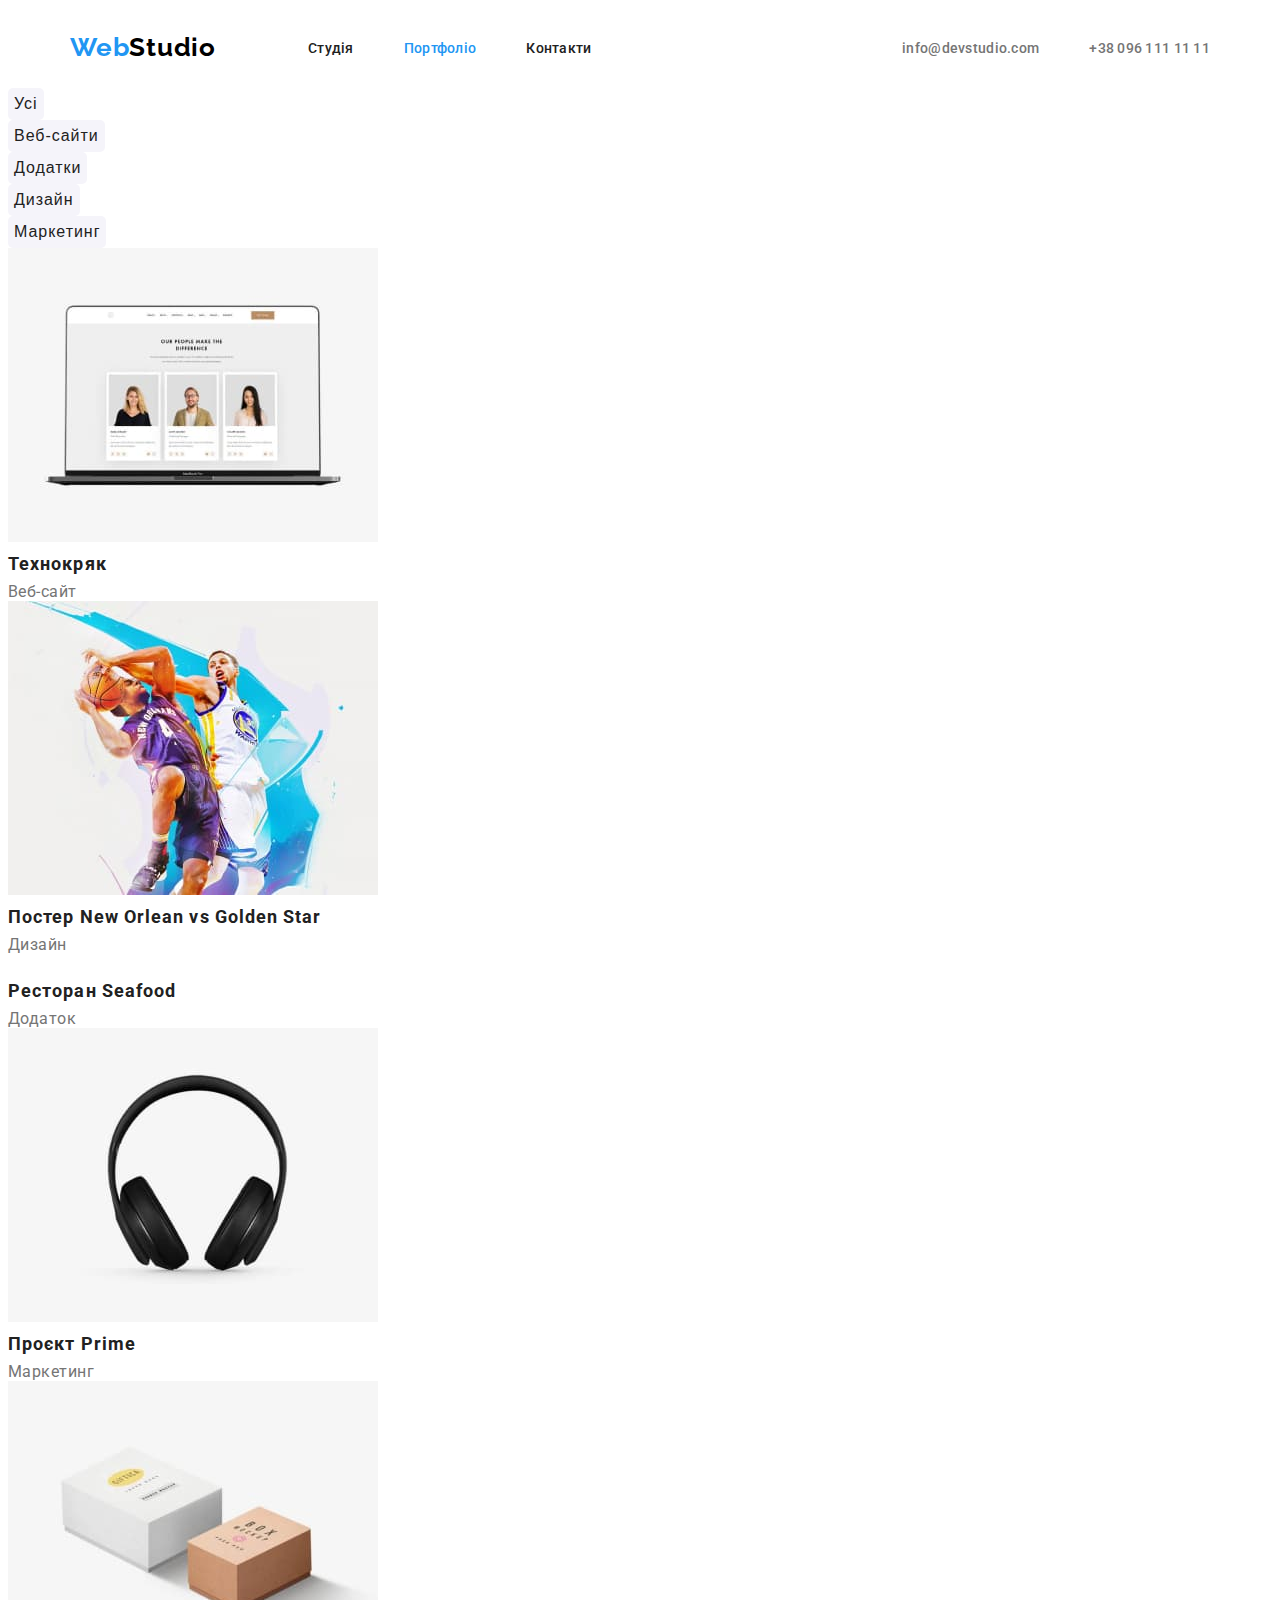
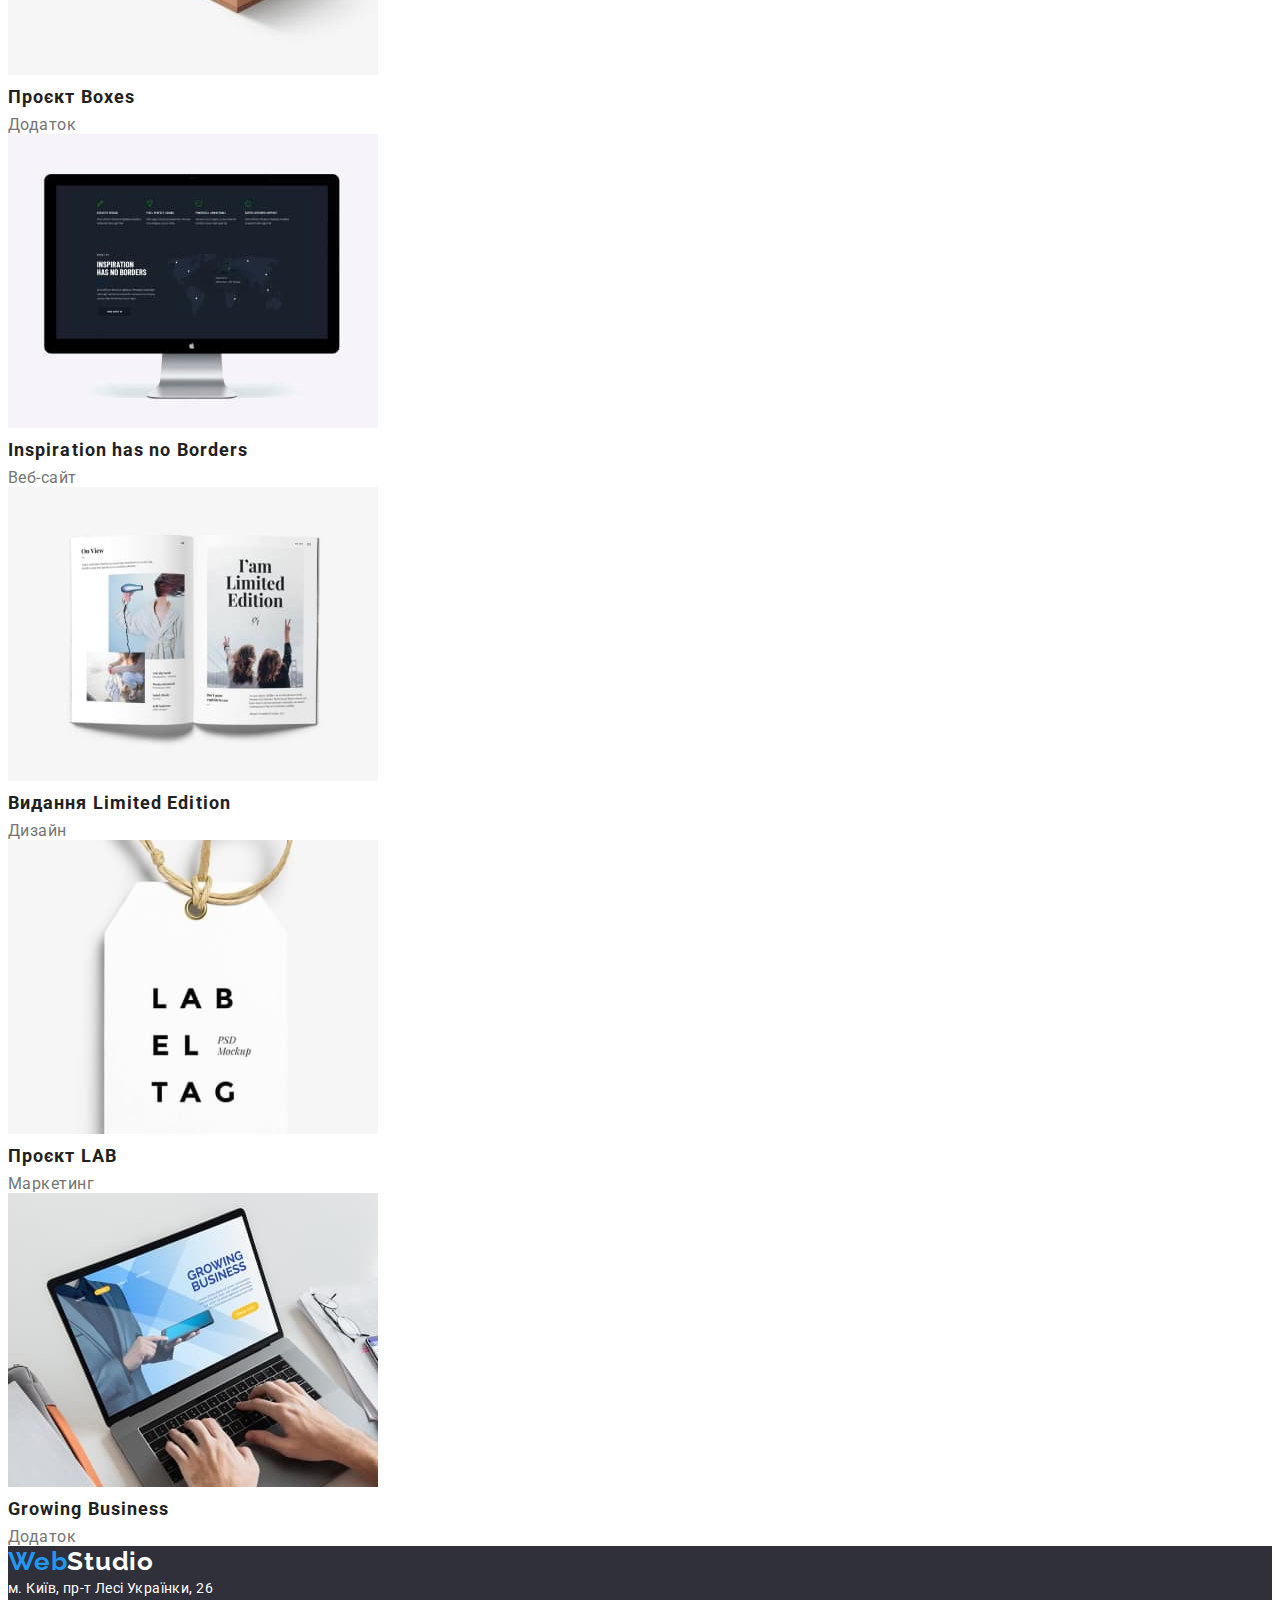
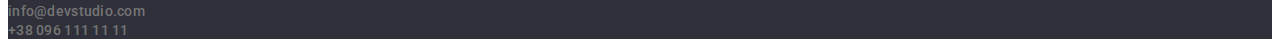
==== portfolio.html @ 74e746f1 "оформления index.html" ====
<!DOCTYPE html>
<html lang="en">
<head>
    <meta charset="UTF-8">
    <meta http-equiv="X-UA-Compatible" content="IE=edge">
    <meta name="viewport" content="width=device-width, initial-scale=1.0">
    <link rel="stylesheet" href="./style/style.css">
    <link rel="preconnect" href="https://fonts.googleapis.com">
    <link rel="preconnect" href="https://fonts.gstatic.com" crossorigin>
    <link href="https://fonts.googleapis.com/css2?family=Raleway:wght@700&family=Roboto:wght@400;500;700;900&display=swap"
        rel="stylesheet">
    <title>Document</title>
</head>
<body class="portfolio body">
<header class="header">
    <div class="container header-container">
        <!--Navigation-->

        <a href="" class="header-logo"><span class="header-logo-web">Web</span>Studio</a>
        <nav class="header-navigation">

            <ul class="header-nav">
                <li><a href="./index.html" class="header-nav-li">Студія</a></li>
                <li><a href="./portfolio.html" class="header-nav-li header-nav-li-ac">Портфоліо</a></li>
                <li><a href="" class="header-nav-li">Контакти</a></li>
            </ul>

        </nav>

        <ul class="header-nav-contact header-nav">
            <li class=""><a href="mailto:info@devstudio.com" class="header-nav-contact">info@devstudio.com</a></li>
            <li class=""><a href="tel:+380961111111" class="header-nav-contact">+38 096 111 11 11</a></li>
        </ul>
    </div>
</header>
<!--Main-->
    <main>
      <section>
        <h1 class="title-none">Portfolio</h1>
        <ul class="portfolio-list">
            <li><button type="button" class="button-portfolio">Усі</button></li>
            <li><button type="button" class="button-portfolio">Веб-сайти</button></li>
            <li><button type="button" class="button-portfolio">Додатки</button></li>
            <li><button type="button" class="button-portfolio">Дизайн</button></li>
            <li><button type="button" class="button-portfolio">Маркетинг</button></li>
        </ul>
        <ul class="portfolio-list">
            <li class="portfolio-list-li">
                <img alt="" src="./img/partfolio-project1.jpg" winght="370">
                <h3 class="portfolio-list-title">Технокряк</h3>
                <p class="portfolio-list-p">Веб-сайт</p>
            </li>
            <li class="portfolio-list-li">
                <img alt="" src="./img/partfolio-project2.jpg" winght="370">
                <h3 class="portfolio-list-title">Постер New Orlean vs Golden Star</h3>
                <p class="portfolio-list-p">Дизайн</p>
            </li>
            <li class="portfolio-list-li">
                <img alt="" src="./img/portfolio-project3.jpg" winght="370">
                <h3 class="portfolio-list-title">Ресторан Seafood</h3>
                <p class="portfolio-list-p">Додаток</p>
            </li>
            <li class="portfolio-list-li">
                <img alt="" src="./img/partfolio-project4.jpg" winght="370">
                <h3 class="portfolio-list-title">Проєкт Prime</h3>
                <p class="portfolio-list-p">Маркетинг</p>
            </li>
            <li class="portfolio-list-li">
                <img alt="" src="./img/partfolio-project5.jpg" winght="370">
                <h3 class="portfolio-list-title">Проєкт Boxes</h3>
                <p class="portfolio-list-p">Додаток</p>
            </li>
            <li>
                <img alt="" src="./img/partfolio-project6.jpg" winght="370">
                <h3 class="portfolio-list-title">Inspiration has no Borders</h3>
                <p class="portfolio-list-p">Веб-сайт</p>
            </li>
            <li class="portfolio-list-li">
                <img alt="" src="./img/partfolio-project7.jpg" winght="370">
                <h3 class="portfolio-list-title">Видання Limited Edition</h3>
                <p class="portfolio-list-p">Дизайн</p>
            </li>
            <li class="portfolio-list-li">
                <img alt="" src="./img/partfolio-project8.jpg" winght="370">
                <h3 class="portfolio-list-title">Проєкт LAB</h3>
                <p class="portfolio-list-p">Маркетинг</p>
            </li>
            <li class="portfolio-list-li">
                <img alt="" src="./img/partfolio-project9.jpg" winght="370">
                <h3 class="portfolio-list-title">Growing Business</h3>
                <p class="portfolio-list-p">Додаток</p>
            </li>
        </ul>
      </section>
    </main>
<footer class="footer">
    <a href="" class="footer-logo"><span class="header-logo-web">Web</span>Studio</a>
    <address>
        <ul class="footer-addres">
            <li><a class="footer-addres-map"
                    href="https://www.google.com/search?q=%D0%BC.+%D0%9A%D0%B8%D1%97%D0%B2%2C+%D0%BF%D1%80-%D1%82+%D0%9B%D0%B5%D1%81%D1%96+%D0%A3%D0%BA%D1%80%D0%B0%D1%97%D0%BD%D0%BA%D0%B8%2C+26&rlz=1C1GCEA_enUA944UA944&oq=%D0%BC.+%D0%9A%D0%B8%D1%97%D0%B2%2C+%D0%BF%D1%80-%D1%82+%D0%9B%D0%B5%D1%81%D1%96+%D0%A3%D0%BA%D1%80%D0%B0%D1%97%D0%BD%D0%BA%D0%B8%2C+26&aqs=chrome..69i57j0i512j0i22i30l2.1827j0j7&sourceid=chrome&ie=UTF-8"
                    rel="noreferrer noopener" target="_blank">м. Київ, пр-т Лесі Українки, 26</a></li>
            <li><a href="mailto:info@devstudio.com" class="footer-nav-contact">info@devstudio.com</a></li>
            <li><a href="tel:+380961111111" class="footer-nav-contact">+38 096 111 11 11</a></li>
        </ul>
    </address>
</footer>
</body>
</html>
---- style/style.css ----
/*
основной цвет: #000000
цвет акцента: #2196F3
вторичный цвет: #757575

*/
:root{
    --accent-color: #2196F3;
    --title-text-color: #000000;
    --title-N2-text-color: #757575;
    --basic-title-color: #ffffff;
    --hero-footer-color: #2F303A;
    --title-N3-text-color: #212121;
    --backroun-color:#F5F4FA;
}

*,
::before,
::after {
    box-sizing: border-box;
}

h1,
h2,
h3,
h4,
h5,
h6,
p {
  margin: 0;
}

ul{
    list-style: none;
    margin: 0;
    padding: 0;
}

address{
    list-style: none;
}


/* --------------index.html--------------------*/
.body {
  color: var(--title-text-color);
  font-family: 'Roboto';
  font-style: normal;
  color: var(--title-N3-text-color);
}


/*--------------header-----------*/

.header{
    color: var(--title-text-color);
    padding-top: 24px;
    padding-bottom: 25px;
}

.container{
    width: 1170px;
    margin: 0 auto;
    margin-left: auto;
    margin-right: auto;
}

.header-container{
    display: flex;
    align-items: center;
    padding-left: 15px;
    padding-right: 15px;
}


.header-logo{
   font-family: 'Raleway';
   font-style: normal;
   font-weight: 700;
   font-size: 26px;
   line-height: 1.1923;
   letter-spacing: 0.03em;
   text-decoration: none;
   color: var(--title-text-color);
   margin-right: 92px;
}

.header-logo:focus,
.header-logo:hover {
    color: var(--accent-color);
}

.header-logo-web{
    color: var(--accent-color);
}

.header-nav{
    text-decoration: none;
    list-style-type: none;
    display: flex;
    gap: 50px;
}

.header-navigation{
    margin-right: auto;
}

.header-nav-li{
    font-weight: 500;
    font-size: 14px;
    line-height: 1.1428;
    letter-spacing: 0.02em;
    text-decoration: none;
    list-style-type:none;
    color: var(--title-N3-text-color);
}

.header-nav-li:hover,
.header-nav-li:focus{
    color: var(--accent-color);
}

.header-nav-li-ac{
    color: var(--accent-color);
}

.header-nav-contact{
  color: var(--title-N2-text-color);
  text-decoration: none;
  list-style-type: none;
  font-weight: 500;
  font-size: 14px;
  line-height: 1.1428;
  letter-spacing: 0.02em; 
  gap: 50px; 
}

.header-nav-contact:focus,
.header-nav-contact:hover{
    color: var(--accent-color);
}


/*-----------Main---------*/

/*------------hero--------*/

.hero{
    color: var(--basic-title-color);
    background-color: var(--hero-footer-color);
    margin-left: auto;
    margin-right: auto;
}


.hero-baner{
    width: 1170px;
    height: 600px;
    left: 0px;
    top: 80px;
    align-items:center;
}

.hero-h1{
    font-weight: 900;
    font-size: 44px;
    line-height: 60px;
    align-items: center;
    text-align: center;
    letter-spacing: 0.06em;
    text-transform: uppercase;
    padding-top:204px;
    margin-bottom: 30px;

}

.button{
    color: var(--basic-title-color);
    background-color: var(--accent-color);
    display: inline-block;
    border: transparent;
    cursor: pointer;
    font-weight: 700;
    font-size: 16px;
    line-height: 1.875;
    display: flex;
    align-items: center;
    text-align: center;
    letter-spacing: 0.06em;
    border-radius: 5px;
    padding: 10px 32px;
    margin-right: auto;
    margin-left: auto;
    margin-bottom: 204px;
}


/*---------------LIST-----------*/

.list-con{
    display: flex;
    align-items: center;
    gap: 30px;
    margin-right: auto;
    margin-left: auto;
}


.list-con-div{
   width: 1170px;
   height: 282px;
}

.list {
   text-decoration: none;
   list-style-type: none;
}

.list-title {
    font-weight: 700;
    font-size: 14px;
    line-height: 1.1428;
    letter-spacing: 0.03em;
    text-transform: uppercase;
}

.title-none {
    display: none;
}

.list-title-p {
    font-size: 14px;
    line-height: 1.7142;
    letter-spacing: 0.03em;
    color: var(--title-N2-text-color);
}


/*----------Work--------*/

.work{
    display: block;
    align-items: center;
    width: 1170px;
    margin-right: auto;
    margin-left:215px;
    height: 460px;
}


.work-title{
    font-weight: 700;
    font-size: 36px;
    line-height: 1.1666;
    text-align: center;
    letter-spacing: 0.03em;
    margin-right: auto;
    margin-left: auto;
    margin-bottom: 50px;
}

.work-list{
    text-decoration: none;
    list-style-type: none;
    color: var(--basic-title-color);
    display: flex;
    align-items: center;
    gap: 30px;
}


/*------------team---------*/

.team{
    background-color: var(--backroun-color);
}

.team-title{
    font-weight: 700;
    font-size: 36px;
    line-height: 1.1666;
    text-align: center;
    letter-spacing: 0.03em;
}

.team-list{
    text-decoration: none;
    list-style-type: none;
}

.team-list-li {
    background-color: var(--basic-title-color);
}


.taem-list-title {
    font-weight: 500;
    font-size: 16px;
    line-height: 19px;
    text-align: center;
    letter-spacing: 0.03em;
}


.team-list-p {
    font-size: 16px;
    line-height: 1.1875;
    text-align: center;
    letter-spacing: 0.03em;
    color: var(--title-N2-text-color);
    
}

.work-text{
    text-align: center;
    color: var(--title-N2-text-color);
}

/*-----------------footer-------------*/
.footer{
    background-color: var(--hero-footer-color);
}

.footer-addres{
    text-decoration: none;
    list-style-type: none;
}

.footer-addres-map{
    font-weight: 400;
    font-size: 14px;
    line-height: 1.7142;
    letter-spacing: 0.03em;
    text-decoration: none;
    color: var(--basic-title-color);
    font-style: normal;
}


.footer-addres-map:hover,
.footer-addres-map:focus{
    color: var(--accent-color);
}

.footer-nav-contact {
    color: var(--title-N2-text-color);
    text-decoration: none;
    list-style-type: none;
    font-weight: 500;
    font-size: 14px;
    line-height: 1.1428;
    letter-spacing: 0.02em;
    font-style: normal;
}

.footer-nav-contact:focus,
.footer-nav-contact:hover {
    color: var(--accent-color);
}

.footer-logo{
    color: var(--basic-title-color);
    font-family: 'Raleway';
    font-weight: 700;
    font-size: 26px;
    line-height: 1.1923;
    letter-spacing: 0.03em;
    text-decoration: none;
}

.footer-logo:focus,
.footer-logo:hover {
    color: var(--accent-color);
}



/*-----------------------------------*/
/*----------partfolio.html-----------*/
/*-----------------------------------*/

.title-none {
    display: none;
}

.portfolio-list{
    text-decoration: none;
    list-style-type: none;
}

.button-portfolio{
    
    color: var(--title-N3-text-color);
    background-color: var(--backroun-color);
    display: inline-block;
    border: transparent;
    cursor: pointer;
    font-weight: 500;
    font-size: 16px;
    line-height: 1.875;
    display: flex;
    align-items: center;
    text-align: center;
    letter-spacing: 0.06em;
    border-radius: 5px;
}

.button-portfolio:hover,
.button-portfolio:focus{
    filter: drop-shadow(0px 0px 4px #757575);
    color: var(--basic-title-color);
    background-color: var(--accent-color);
}

.portfolio{
    background-color: var(--basic-title-color);
}

.portfolio-list-li{
    background-color: #ffffff;
    /*border: 2px solid #ececec;*/
}

.portfolio-list-title{
    font-weight: 700;
    font-size: 18px;
    line-height: 2;
    letter-spacing: 0.06em;
}

.portfolio-list-p{
    line-height: 1.1875;
    letter-spacing: 0.03em;
    color: var(--title-N2-text-color);
}
/*
.line{
    border-bottom: 2px solid #ececec;
}
*/
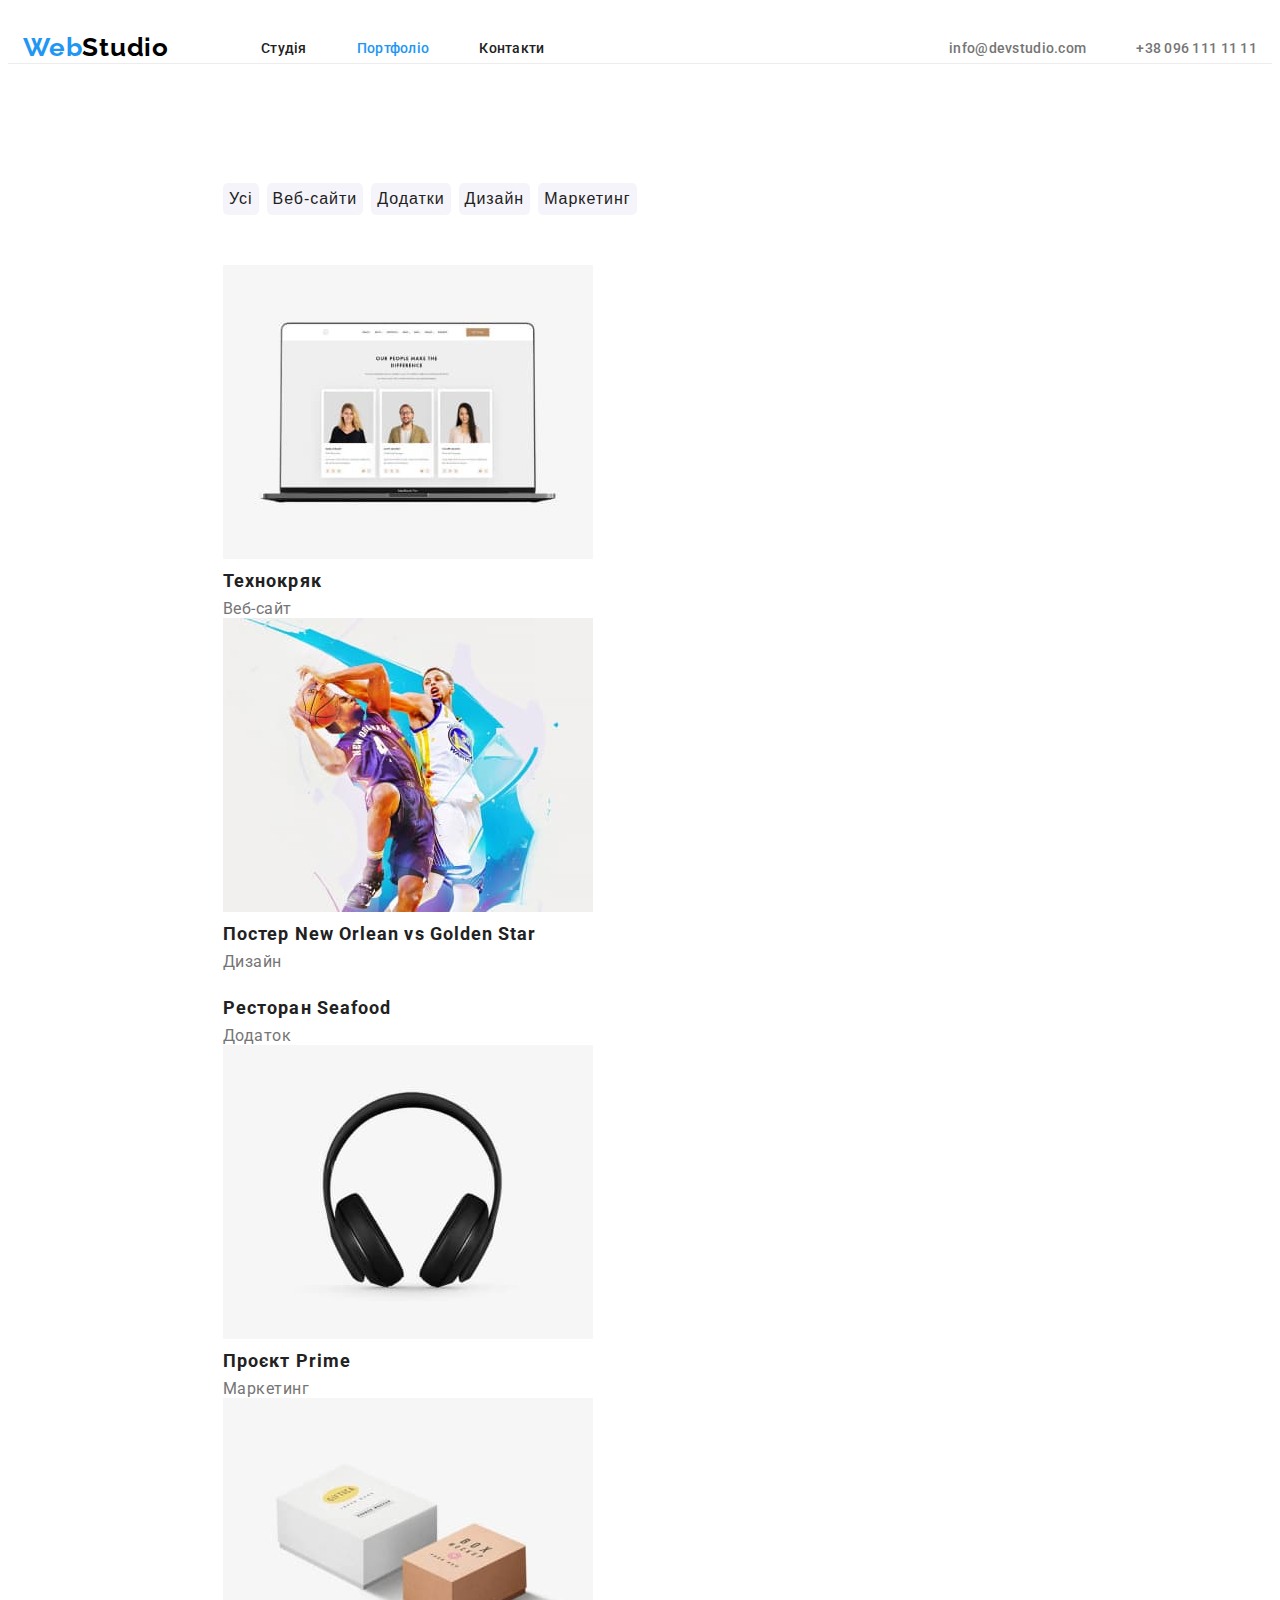
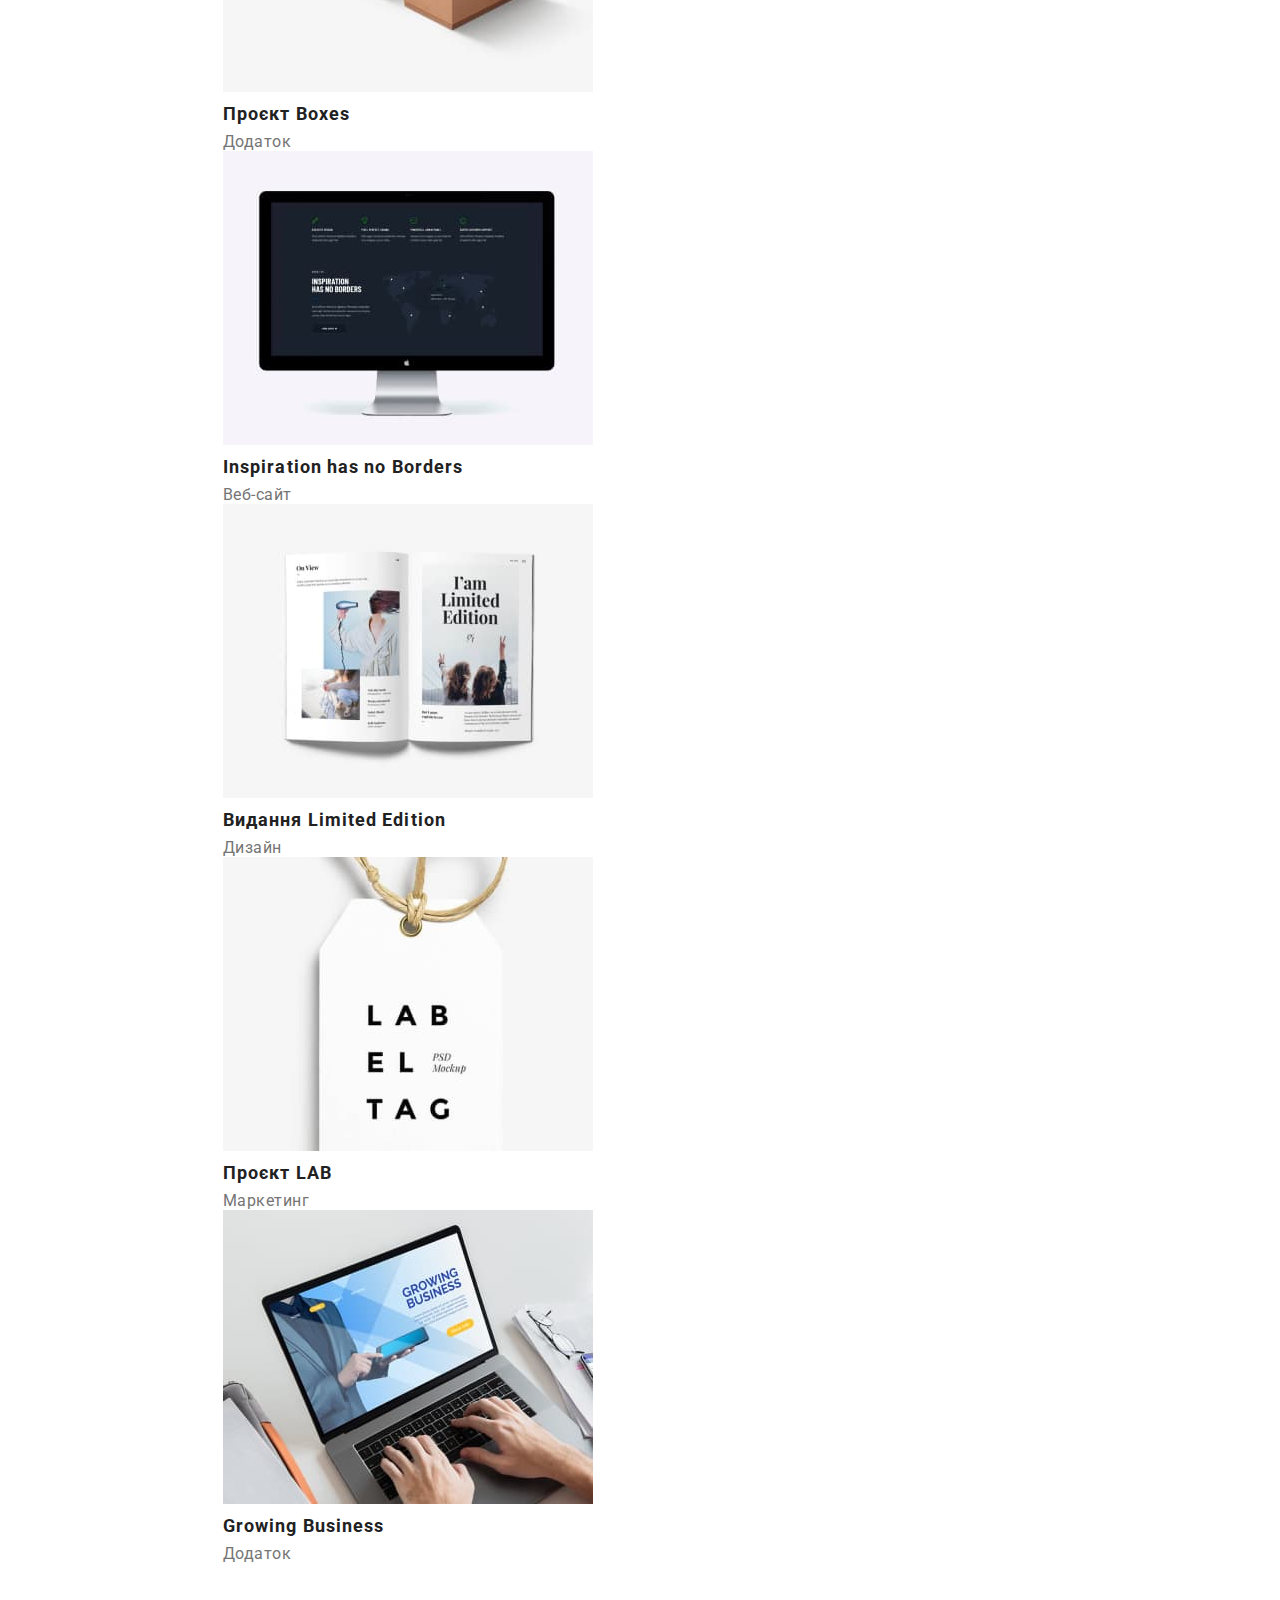
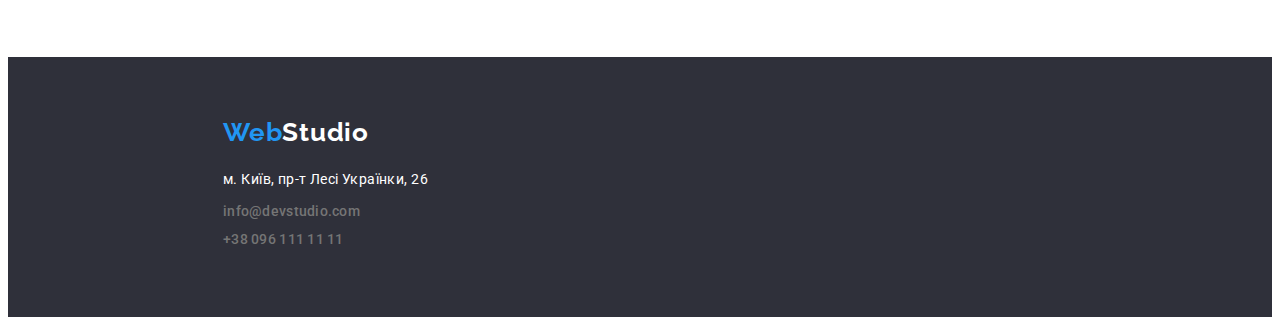
==== commit 06d666d5: "comit home work pottfolio" ====
--- a/portfolio.html
+++ b/portfolio.html
@@ -13,7 +13,7 @@
 </head>
 <body class="portfolio body">
 <header class="header">
-    <div class="container header-container">
+    <div class="container header-container header-container-port">
         <!--Navigation-->
 
         <a href="" class="header-logo"><span class="header-logo-web">Web</span>Studio</a>
@@ -35,20 +35,24 @@
 </header>
 <!--Main-->
     <main>
-      <section>
+      <section class="container">
+        <div class="port-con-main">
         <h1 class="title-none">Portfolio</h1>
-        <ul class="portfolio-list">
+        <ul class="portfolio-list port-con-btn">
             <li><button type="button" class="button-portfolio">Усі</button></li>
             <li><button type="button" class="button-portfolio">Веб-сайти</button></li>
             <li><button type="button" class="button-portfolio">Додатки</button></li>
             <li><button type="button" class="button-portfolio">Дизайн</button></li>
             <li><button type="button" class="button-portfolio">Маркетинг</button></li>
         </ul>
+
         <ul class="portfolio-list">
             <li class="portfolio-list-li">
                 <img alt="" src="./img/partfolio-project1.jpg" winght="370">
+                  <div class="port-ul-text">
                 <h3 class="portfolio-list-title">Технокряк</h3>
                 <p class="portfolio-list-p">Веб-сайт</p>
+                  </div>
             </li>
             <li class="portfolio-list-li">
                 <img alt="" src="./img/partfolio-project2.jpg" winght="370">
@@ -91,19 +95,20 @@
                 <p class="portfolio-list-p">Додаток</p>
             </li>
         </ul>
-      </section>
+      </div>
+    </section>
     </main>
-<footer class="footer">
-    <a href="" class="footer-logo"><span class="header-logo-web">Web</span>Studio</a>
-    <address>
-        <ul class="footer-addres">
-            <li><a class="footer-addres-map"
-                    href="https://www.google.com/search?q=%D0%BC.+%D0%9A%D0%B8%D1%97%D0%B2%2C+%D0%BF%D1%80-%D1%82+%D0%9B%D0%B5%D1%81%D1%96+%D0%A3%D0%BA%D1%80%D0%B0%D1%97%D0%BD%D0%BA%D0%B8%2C+26&rlz=1C1GCEA_enUA944UA944&oq=%D0%BC.+%D0%9A%D0%B8%D1%97%D0%B2%2C+%D0%BF%D1%80-%D1%82+%D0%9B%D0%B5%D1%81%D1%96+%D0%A3%D0%BA%D1%80%D0%B0%D1%97%D0%BD%D0%BA%D0%B8%2C+26&aqs=chrome..69i57j0i512j0i22i30l2.1827j0j7&sourceid=chrome&ie=UTF-8"
-                    rel="noreferrer noopener" target="_blank">м. Київ, пр-т Лесі Українки, 26</a></li>
-            <li><a href="mailto:info@devstudio.com" class="footer-nav-contact">info@devstudio.com</a></li>
-            <li><a href="tel:+380961111111" class="footer-nav-contact">+38 096 111 11 11</a></li>
-        </ul>
-    </address>
-</footer>
+    <footer class="footer">
+        <div class="foot-con container">
+          <a href="" class="footer-logo"><span class="header-logo-web">Web</span>Studio</a>
+          <address class="footer-adres">
+          <ul class="footer-addres">
+              <li class="foot-con-li"><a class="footer-addres-map" href="https://www.google.com/search?q=%D0%BC.+%D0%9A%D0%B8%D1%97%D0%B2%2C+%D0%BF%D1%80-%D1%82+%D0%9B%D0%B5%D1%81%D1%96+%D0%A3%D0%BA%D1%80%D0%B0%D1%97%D0%BD%D0%BA%D0%B8%2C+26&rlz=1C1GCEA_enUA944UA944&oq=%D0%BC.+%D0%9A%D0%B8%D1%97%D0%B2%2C+%D0%BF%D1%80-%D1%82+%D0%9B%D0%B5%D1%81%D1%96+%D0%A3%D0%BA%D1%80%D0%B0%D1%97%D0%BD%D0%BA%D0%B8%2C+26&aqs=chrome..69i57j0i512j0i22i30l2.1827j0j7&sourceid=chrome&ie=UTF-8" rel="noreferrer noopener"  target="_blank">м. Київ, пр-т Лесі Українки, 26</a></li>
+              <li class="foot-con-li"><a href="mailto:info@devstudio.com" class="footer-nav-contact">info@devstudio.com</a></li>
+              <li class="foot-con-li"><a href="tel:+380961111111" class="footer-nav-contact">+38 096 111 11 11</a></li>
+          </ul>
+          </address>
+        </div>
+      </footer>
 </body>
 </html>--- a/style/style.css
+++ b/style/style.css
@@ -59,7 +59,6 @@
 }
 
 .container{
-    width: 1170px;
     margin: 0 auto;
     margin-left: auto;
     margin-right: auto;
@@ -154,7 +153,6 @@
 
 
 .hero-baner{
-    width: 1170px;
     height: 600px;
     left: 0px;
     top: 80px;
@@ -207,7 +205,6 @@
 
 
 .list-con-div{
-   width: 1170px;
    height: 282px;
 }
 
@@ -241,9 +238,8 @@
 .work{
     display: block;
     align-items: center;
-    width: 1170px;
-    margin-right: auto;
-    margin-left:215px;
+    margin-right: auto;
+    margin-left:auto;
     height: 460px;
 }
 
@@ -252,11 +248,9 @@
     font-weight: 700;
     font-size: 36px;
     line-height: 1.1666;
-    text-align: center;
-    letter-spacing: 0.03em;
-    margin-right: auto;
-    margin-left: auto;
+    letter-spacing: 0.03em;
     margin-bottom: 50px;
+    text-align: center;
 }
 
 .work-list{
@@ -264,12 +258,40 @@
     list-style-type: none;
     color: var(--basic-title-color);
     display: flex;
-    align-items: center;
+    align-content: center;
     gap: 30px;
+    margin-right: auto;
+    margin-left: auto;
 }
 
 
 /*------------team---------*/
+
+
+.team-con-ul{
+    display: flex;
+    gap: 30px;
+    margin-right:auto ;
+    margin-left:  auto;
+    margin-top: 50px;
+    padding-bottom: 94px;
+}
+
+
+.team-con{
+    width: 270px;
+    height: 368px;
+    background-color: var(--basic-title-color);
+    
+}
+
+.team-con-text{
+    gap: 10px;
+    padding-top: 30px;
+    padding-bottom: 30px;
+    
+}
+
 
 .team{
     background-color: var(--backroun-color);
@@ -281,6 +303,8 @@
     line-height: 1.1666;
     text-align: center;
     letter-spacing: 0.03em;
+    padding-top: 94px;
+    
 }
 
 .team-list{
@@ -288,10 +312,9 @@
     list-style-type: none;
 }
 
-.team-list-li {
-    background-color: var(--basic-title-color);
-}
-
+/*.team-list-li {
+   
+}*/
 
 .taem-list-title {
     font-weight: 500;
@@ -299,6 +322,7 @@
     line-height: 19px;
     text-align: center;
     letter-spacing: 0.03em;
+    margin-bottom: 10px;
 }
 
 
@@ -317,6 +341,12 @@
 }
 
 /*-----------------footer-------------*/
+
+.foot-con{
+    margin: 0 215px;
+    padding: 60px 0;
+}
+
 .footer{
     background-color: var(--hero-footer-color);
 }
@@ -351,6 +381,7 @@
     line-height: 1.1428;
     letter-spacing: 0.02em;
     font-style: normal;
+    
 }
 
 .footer-nav-contact:focus,
@@ -366,6 +397,7 @@
     line-height: 1.1923;
     letter-spacing: 0.03em;
     text-decoration: none;
+    margin-bottom: 20px;
 }
 
 .footer-logo:focus,
@@ -373,12 +405,24 @@
     color: var(--accent-color);
 }
 
-
+.footer-adres{
+    margin-top: 20px;
+}
+
+.foot-con-li{
+    margin-bottom: 9px;
+}
 
 /*-----------------------------------*/
 /*----------partfolio.html-----------*/
 /*-----------------------------------*/
 
+
+.header-container-port{
+    border-bottom: 1px solid #ECECEC;
+}
+
+
 .title-none {
     display: none;
 }
@@ -388,6 +432,24 @@
     list-style-type: none;
 }
 
+.port-con-main{
+    padding: 94px 215px;
+}
+
+.port-con-btn{
+    padding-bottom: 50px;
+    display: flex;
+    align-items: center;
+    margin-right: auto;
+    margin-left: auto;
+    gap: 8px;
+}
+
+.port-ul-text{
+    margin: auto;
+}
+
+/*--------------buttons-----------------*/
 .button-portfolio{
     
     color: var(--title-N3-text-color);
@@ -415,7 +477,7 @@
 .portfolio{
     background-color: var(--basic-title-color);
 }
-
+/*-------------------------list-----------------*/
 .portfolio-list-li{
     background-color: #ffffff;
     /*border: 2px solid #ececec;*/
@@ -433,8 +495,5 @@
     letter-spacing: 0.03em;
     color: var(--title-N2-text-color);
 }
-/*
-.line{
-    border-bottom: 2px solid #ececec;
-}
-*/
+
+
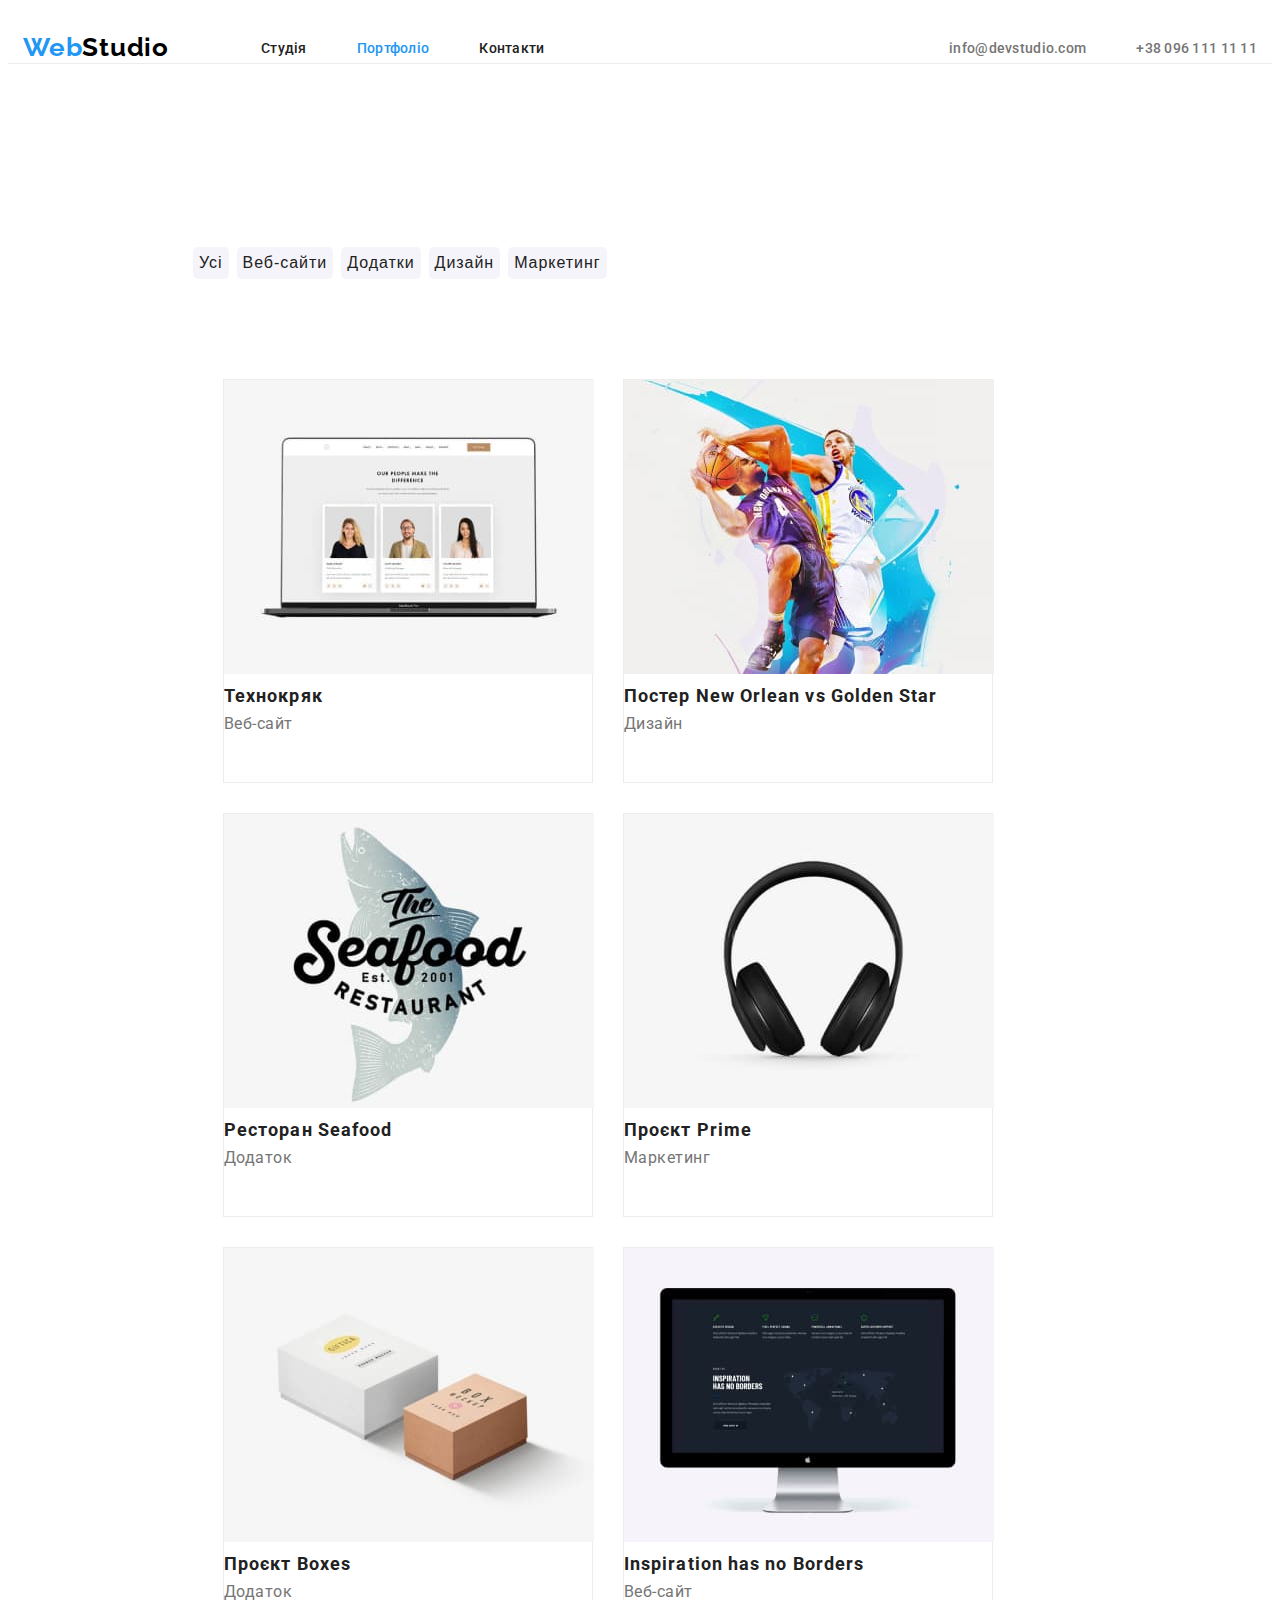
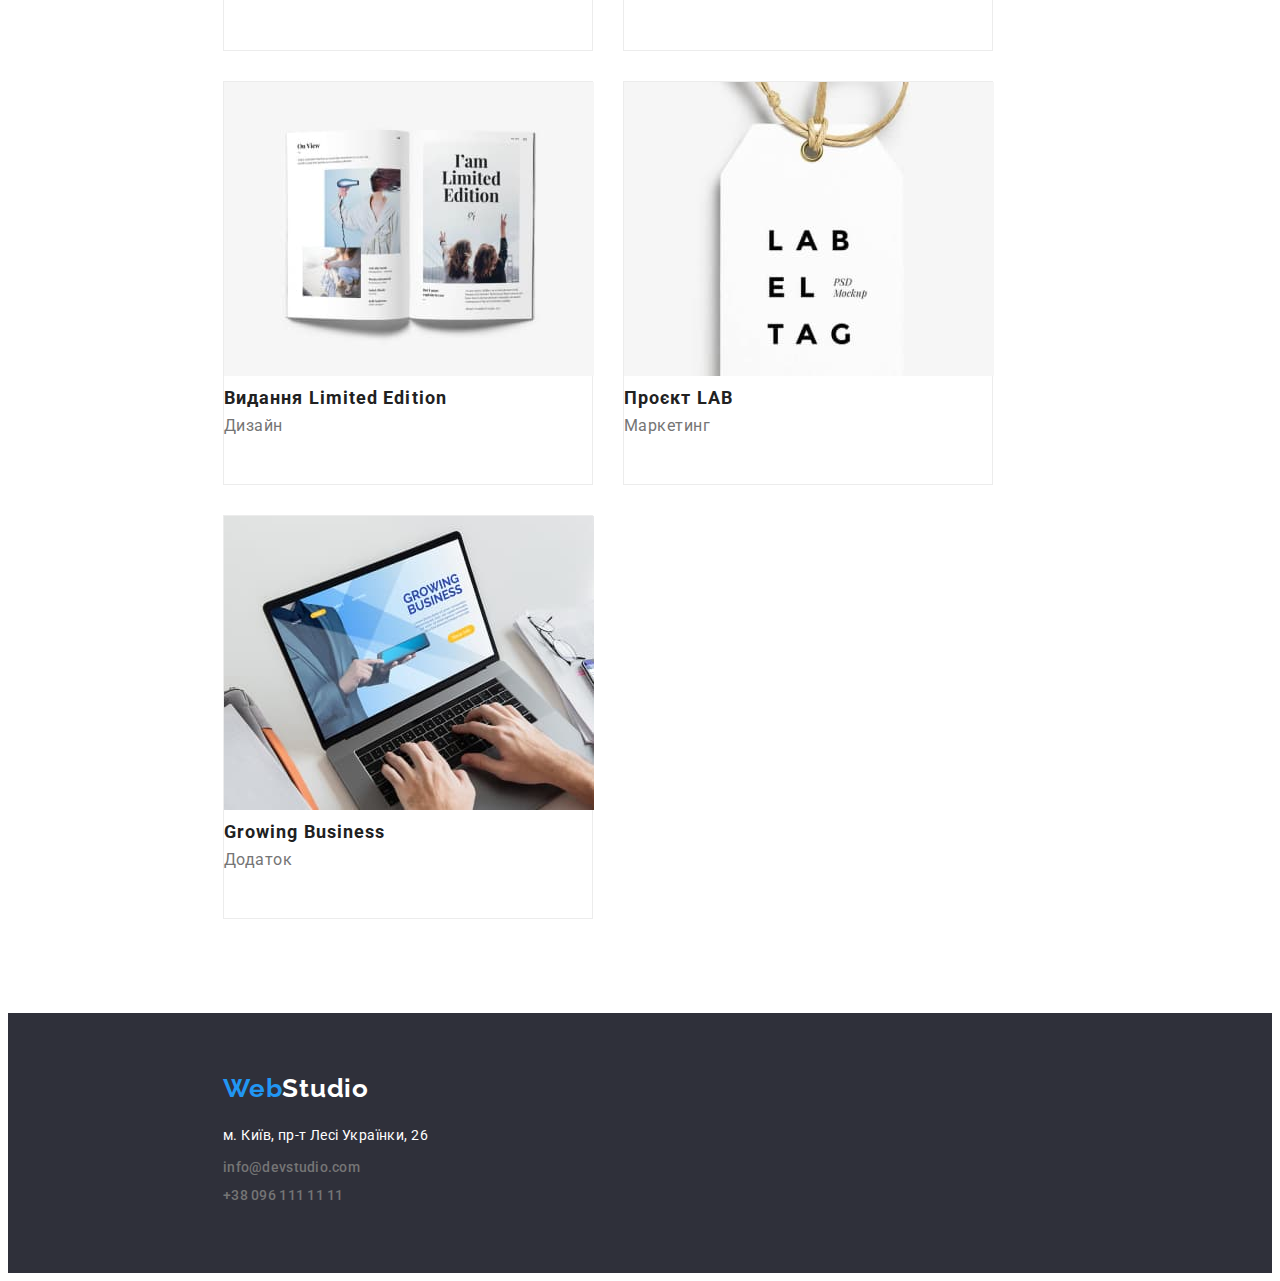
==== commit efd18af6: "finish homeworkl" ====
--- a/portfolio.html
+++ b/portfolio.html
@@ -45,54 +45,88 @@
             <li><button type="button" class="button-portfolio">Дизайн</button></li>
             <li><button type="button" class="button-portfolio">Маркетинг</button></li>
         </ul>
-
+<!----------list---------->
         <ul class="portfolio-list">
             <li class="portfolio-list-li">
+                <article class="port-thumb">
                 <img alt="" src="./img/partfolio-project1.jpg" winght="370">
-                  <div class="port-ul-text">
+                  <div class="port-list-text">
                 <h3 class="portfolio-list-title">Технокряк</h3>
                 <p class="portfolio-list-p">Веб-сайт</p>
                   </div>
+            </article>
             </li>
             <li class="portfolio-list-li">
+                <article class="port-thumb">
                 <img alt="" src="./img/partfolio-project2.jpg" winght="370">
+                 <div class="port-list-text">
                 <h3 class="portfolio-list-title">Постер New Orlean vs Golden Star</h3>
                 <p class="portfolio-list-p">Дизайн</p>
+                </div>
+            </article>
             </li>
             <li class="portfolio-list-li">
-                <img alt="" src="./img/portfolio-project3.jpg" winght="370">
+                <article class="port-thumb">
+                <img alt="" src="./img/partfolio-project3.jpg" winght="370">
+
+                 <div class="port-list-text">
                 <h3 class="portfolio-list-title">Ресторан Seafood</h3>
                 <p class="portfolio-list-p">Додаток</p>
+                 </div>
+                </article>
             </li>
             <li class="portfolio-list-li">
+                 <article class="port-thumb">
                 <img alt="" src="./img/partfolio-project4.jpg" winght="370">
+                 <div class="port-list-text">
                 <h3 class="portfolio-list-title">Проєкт Prime</h3>
                 <p class="portfolio-list-p">Маркетинг</p>
+                 </div>
+                </article>
             </li>
             <li class="portfolio-list-li">
+                 <article class="port-thumb">
                 <img alt="" src="./img/partfolio-project5.jpg" winght="370">
+                 <div class="port-list-text">
                 <h3 class="portfolio-list-title">Проєкт Boxes</h3>
                 <p class="portfolio-list-p">Додаток</p>
+                 </div>
+                </article>
             </li>
-            <li>
+            <li class="portfolio-list-li">
+                 <article class="port-thumb">
                 <img alt="" src="./img/partfolio-project6.jpg" winght="370">
+                 <div class="port-list-text">
                 <h3 class="portfolio-list-title">Inspiration has no Borders</h3>
                 <p class="portfolio-list-p">Веб-сайт</p>
+                 </div>
+                </article>
             </li>
             <li class="portfolio-list-li">
+                 <article class="port-thumb">
                 <img alt="" src="./img/partfolio-project7.jpg" winght="370">
+                 <div class="port-list-text">
                 <h3 class="portfolio-list-title">Видання Limited Edition</h3>
                 <p class="portfolio-list-p">Дизайн</p>
+                 </div>
+                </article>
             </li>
             <li class="portfolio-list-li">
+                 <article class="port-thumb">
                 <img alt="" src="./img/partfolio-project8.jpg" winght="370">
+                 <div class="port-list-text">
                 <h3 class="portfolio-list-title">Проєкт LAB</h3>
                 <p class="portfolio-list-p">Маркетинг</p>
+                 </div></article>
             </li>
             <li class="portfolio-list-li">
+                 <article class="port-thumb">
                 <img alt="" src="./img/partfolio-project9.jpg" winght="370">
+                 <div class="port-list-text"></div>
                 <h3 class="portfolio-list-title">Growing Business</h3>
                 <p class="portfolio-list-p">Додаток</p>
+                 </div>
+                 </article>
             </li>
         </ul>
       </div>
--- a/style/style.css
+++ b/style/style.css
@@ -60,8 +60,6 @@
 
 .container{
     margin: 0 auto;
-    margin-left: auto;
-    margin-right: auto;
 }
 
 .header-container{
@@ -271,8 +269,8 @@
 .team-con-ul{
     display: flex;
     gap: 30px;
-    margin-right:auto ;
-    margin-left:  auto;
+    padding-right:auto ;
+    padding-left:  auto;
     margin-top: 50px;
     padding-bottom: 94px;
 }
@@ -430,6 +428,7 @@
 .portfolio-list{
     text-decoration: none;
     list-style-type: none;
+
 }
 
 .port-con-main{
@@ -440,9 +439,12 @@
     padding-bottom: 50px;
     display: flex;
     align-items: center;
-    margin-right: auto;
+    padding-right: auto;
+    padding-left: auto;
+    gap: 8px;
     margin-left: auto;
-    gap: 8px;
+    margin-right: auto;
+    align-content: center;
 }
 
 .port-ul-text{
@@ -465,6 +467,12 @@
     text-align: center;
     letter-spacing: 0.06em;
     border-radius: 5px;
+    margin-top: 94px;
+    margin-bottom: 50px;
+    margin-right: auto;
+    margin-left: auto;
+
+
 }
 
 .button-portfolio:hover,
@@ -496,4 +504,35 @@
     color: var(--title-N2-text-color);
 }
 
-
+.port-thumb{
+
+}
+
+
+.portfolio-list{
+    display: flex;
+    flex-wrap: wrap;
+    
+    flex-basis: calc(100% / 3 - 30px);
+    margin-left: -30px;
+    margin-top: -30px;
+}
+
+
+.portfolio-list > .portfolio-list-li{
+    margin-left: 30px;
+    margin-top: 30px;
+}
+
+.port-list-text{
+    align-content: center;
+    padding: auto;
+    
+}
+
+.port-thumb{
+    width: 370px;
+    height: 404px;
+    border: 1px solid  #ECECEC;
+}
+   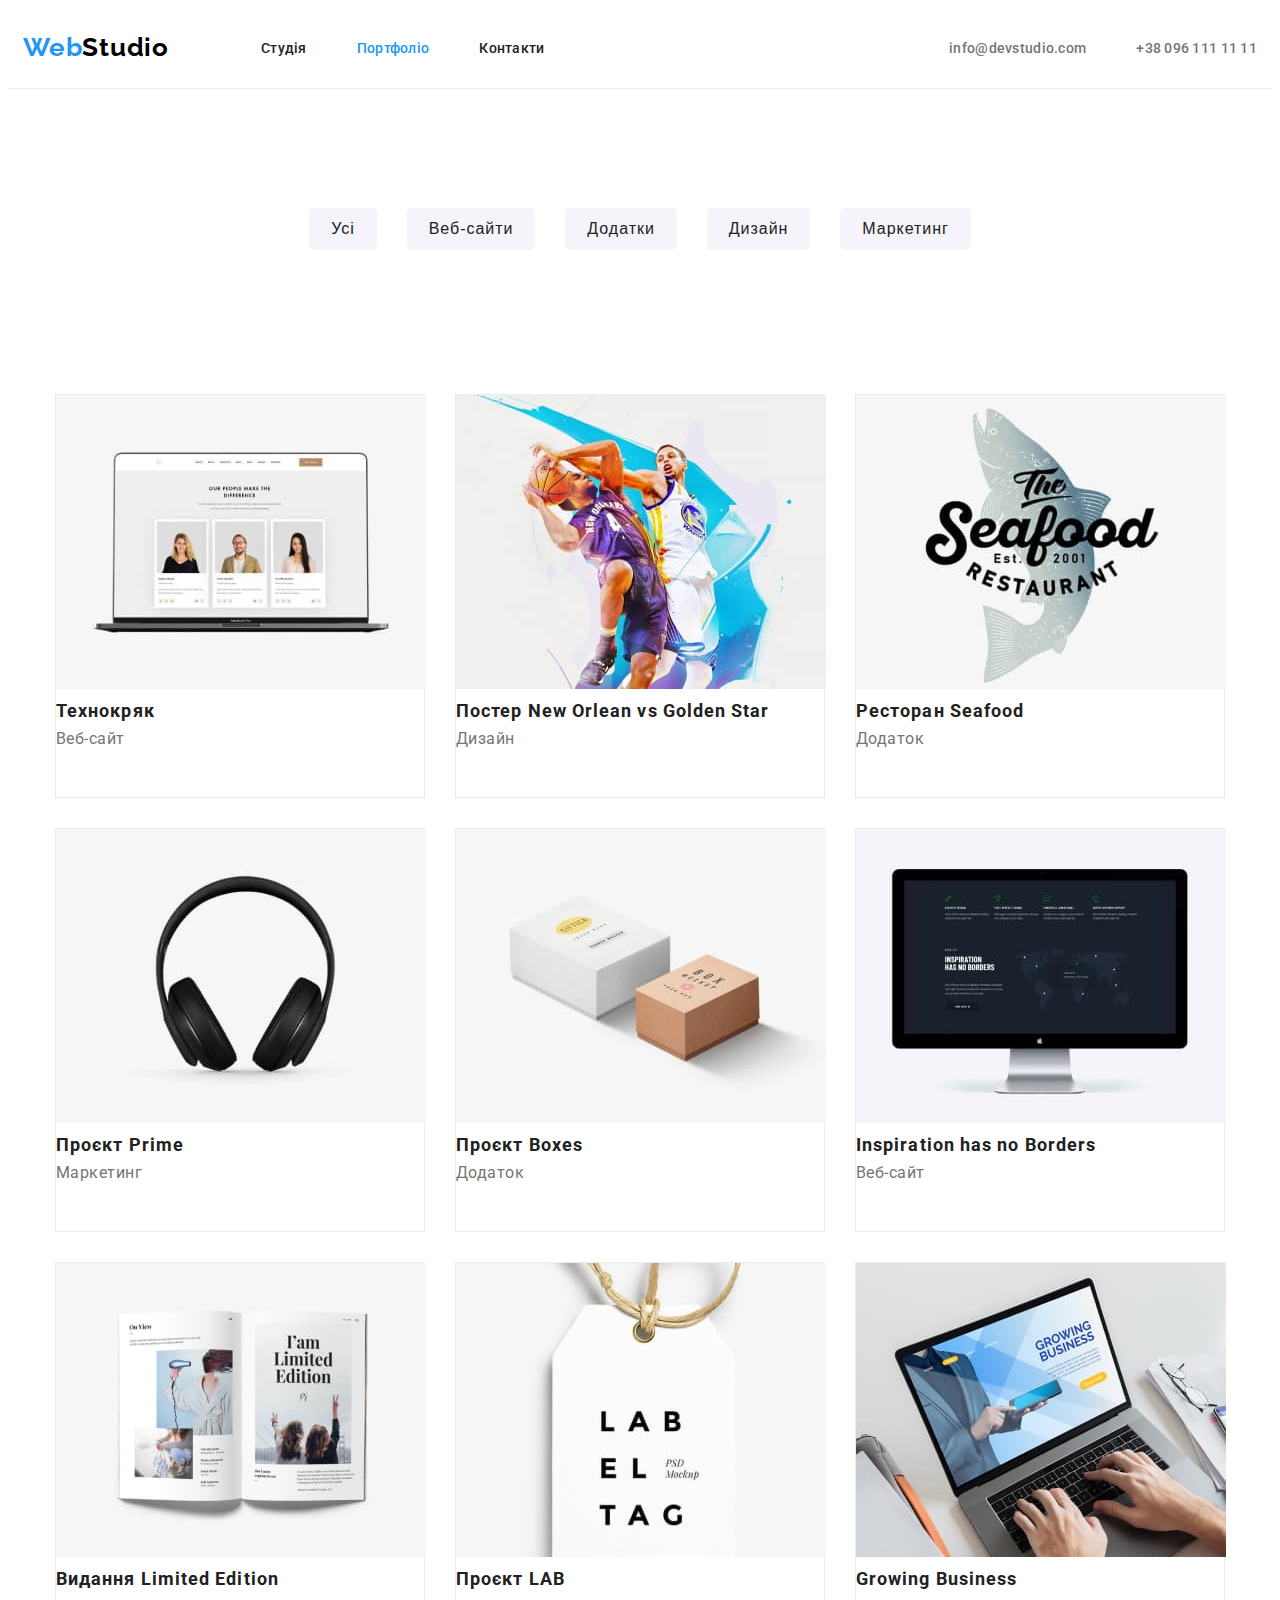
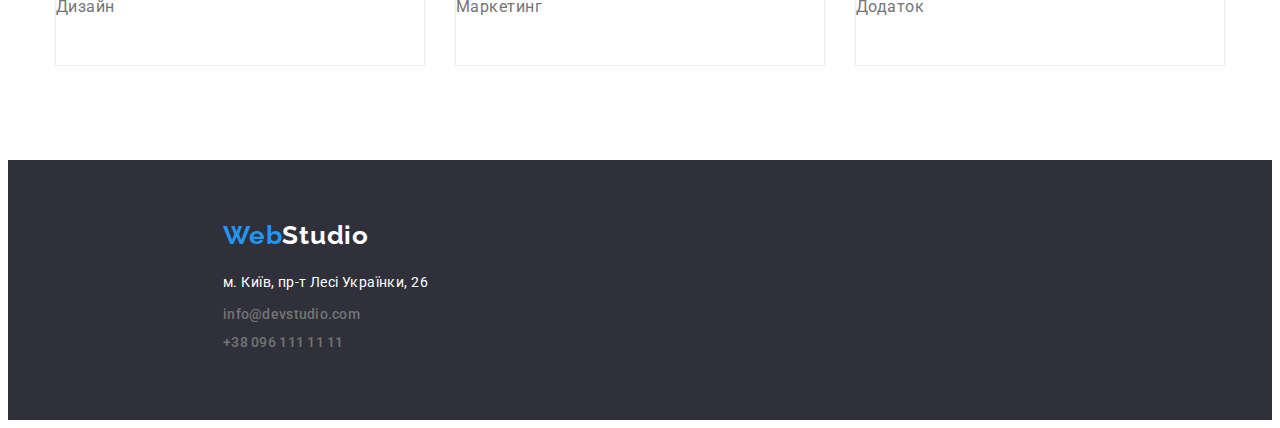
==== commit 1422db79: "full homework" ====
--- a/portfolio.html
+++ b/portfolio.html
@@ -4,6 +4,9 @@
     <meta charset="UTF-8">
     <meta http-equiv="X-UA-Compatible" content="IE=edge">
     <meta name="viewport" content="width=device-width, initial-scale=1.0">
+    <link rel="stylesheet" href="https://cdnjs.cloudflare.com/ajax/libs/modern-normalize/1.1.0/modern-normalize.min.css"
+        integrity="sha512-wpPYUAdjBVSE4KJnH1VR1HeZfpl1ub8YT/NKx4PuQ5NmX2tKuGu6U/JRp5y+Y8XG2tV+wKQpNHVUX03MfMFn9Q=="
+        crossorigin="anonymous" referrerpolicy="no-referrer" />
     <link rel="stylesheet" href="./style/style.css">
     <link rel="preconnect" href="https://fonts.googleapis.com">
     <link rel="preconnect" href="https://fonts.gstatic.com" crossorigin>
@@ -46,6 +49,7 @@
             <li><button type="button" class="button-portfolio">Маркетинг</button></li>
         </ul>
 <!----------list---------->
+        <div class="container ">
         <ul class="portfolio-list">
             <li class="portfolio-list-li">
                 <article class="port-thumb">
@@ -56,6 +60,7 @@
                   </div>
             </article>
             </li>
+
             <li class="portfolio-list-li">
                 <article class="port-thumb">
                 <img alt="" src="./img/partfolio-project2.jpg" winght="370">
@@ -65,6 +70,7 @@
                 </div>
             </article>
             </li>
+
             <li class="portfolio-list-li">
                 <article class="port-thumb">
                 <img alt="" src="./img/partfolio-project3.jpg" winght="370">
@@ -75,6 +81,7 @@
                  </div>
                 </article>
             </li>
+
             <li class="portfolio-list-li">
                  <article class="port-thumb">
                 <img alt="" src="./img/partfolio-project4.jpg" winght="370">
@@ -84,6 +91,7 @@
                  </div>
                 </article>
             </li>
+
             <li class="portfolio-list-li">
                  <article class="port-thumb">
                 <img alt="" src="./img/partfolio-project5.jpg" winght="370">
@@ -102,6 +110,7 @@
                  </div>
                 </article>
             </li>
+
             <li class="portfolio-list-li">
                  <article class="port-thumb">
                 <img alt="" src="./img/partfolio-project7.jpg" winght="370">
@@ -111,6 +120,7 @@
                  </div>
                 </article>
             </li>
+            
             <li class="portfolio-list-li">
                  <article class="port-thumb">
                 <img alt="" src="./img/partfolio-project8.jpg" winght="370">
@@ -119,6 +129,7 @@
                 <p class="portfolio-list-p">Маркетинг</p>
                  </div></article>
             </li>
+
             <li class="portfolio-list-li">
                  <article class="port-thumb">
                 <img alt="" src="./img/partfolio-project9.jpg" winght="370">
@@ -128,21 +139,28 @@
                  </div>
                  </article>
             </li>
+        
         </ul>
+       </div>
       </div>
     </section>
     </main>
-    <footer class="footer">
-        <div class="foot-con container">
-          <a href="" class="footer-logo"><span class="header-logo-web">Web</span>Studio</a>
-          <address class="footer-adres">
-          <ul class="footer-addres">
-              <li class="foot-con-li"><a class="footer-addres-map" href="https://www.google.com/search?q=%D0%BC.+%D0%9A%D0%B8%D1%97%D0%B2%2C+%D0%BF%D1%80-%D1%82+%D0%9B%D0%B5%D1%81%D1%96+%D0%A3%D0%BA%D1%80%D0%B0%D1%97%D0%BD%D0%BA%D0%B8%2C+26&rlz=1C1GCEA_enUA944UA944&oq=%D0%BC.+%D0%9A%D0%B8%D1%97%D0%B2%2C+%D0%BF%D1%80-%D1%82+%D0%9B%D0%B5%D1%81%D1%96+%D0%A3%D0%BA%D1%80%D0%B0%D1%97%D0%BD%D0%BA%D0%B8%2C+26&aqs=chrome..69i57j0i512j0i22i30l2.1827j0j7&sourceid=chrome&ie=UTF-8" rel="noreferrer noopener"  target="_blank">м. Київ, пр-т Лесі Українки, 26</a></li>
-              <li class="foot-con-li"><a href="mailto:info@devstudio.com" class="footer-nav-contact">info@devstudio.com</a></li>
-              <li class="foot-con-li"><a href="tel:+380961111111" class="footer-nav-contact">+38 096 111 11 11</a></li>
-          </ul>
-          </address>
-        </div>
-      </footer>
+<!--Footer-->
+<footer class="footer footer-port">
+    <div class="foot-con container">
+        <a href="" class="footer-logo"><span class="header-logo-web">Web</span>Studio</a>
+        <address class="footer-adres">
+            <ul class="footer-addres">
+                <li class="foot-con-li"><a class="footer-addres-map"
+                        href="https://www.google.com/search?q=%D0%BC.+%D0%9A%D0%B8%D1%97%D0%B2%2C+%D0%BF%D1%80-%D1%82+%D0%9B%D0%B5%D1%81%D1%96+%D0%A3%D0%BA%D1%80%D0%B0%D1%97%D0%BD%D0%BA%D0%B8%2C+26&rlz=1C1GCEA_enUA944UA944&oq=%D0%BC.+%D0%9A%D0%B8%D1%97%D0%B2%2C+%D0%BF%D1%80-%D1%82+%D0%9B%D0%B5%D1%81%D1%96+%D0%A3%D0%BA%D1%80%D0%B0%D1%97%D0%BD%D0%BA%D0%B8%2C+26&aqs=chrome..69i57j0i512j0i22i30l2.1827j0j7&sourceid=chrome&ie=UTF-8"
+                        rel="noreferrer noopener" target="_blank">м. Київ, пр-т Лесі Українки, 26</a></li>
+                <li class="foot-con-li"><a href="mailto:info@devstudio.com"
+                        class="footer-nav-contact">info@devstudio.com</a></li>
+                <li class="foot-con-li"><a href="tel:+380961111111" class="footer-nav-contact">+38 096 111 11 11</a>
+                </li>
+            </ul>
+        </address>
+    </div>
+</footer>
 </body>
 </html>--- a/style/style.css
+++ b/style/style.css
@@ -59,7 +59,7 @@
 }
 
 .container{
-    margin: 0 auto;
+    margin: 0 ;
 }
 
 .header-container{
@@ -239,6 +239,7 @@
     margin-right: auto;
     margin-left:auto;
     height: 460px;
+    justify-content: center;
 }
 
 
@@ -260,7 +261,9 @@
     gap: 30px;
     margin-right: auto;
     margin-left: auto;
-}
+    justify-content: center;
+}
+
 
 
 /*------------team---------*/
@@ -308,6 +311,7 @@
 .team-list{
     text-decoration: none;
     list-style-type: none;
+    justify-content: center;
 }
 
 /*.team-list-li {
@@ -418,6 +422,7 @@
 
 .header-container-port{
     border-bottom: 1px solid #ECECEC;
+    padding-bottom: 25px;
 }
 
 
@@ -432,7 +437,7 @@
 }
 
 .port-con-main{
-    padding: 94px 215px;
+    padding: 94px auto 50px auto;
 }
 
 .port-con-btn{
@@ -445,6 +450,7 @@
     margin-left: auto;
     margin-right: auto;
     align-content: center;
+    justify-content: center;
 }
 
 .port-ul-text{
@@ -471,7 +477,7 @@
     margin-bottom: 50px;
     margin-right: auto;
     margin-left: auto;
-
+    padding: 6px 22px;
 
 }
 
@@ -486,10 +492,6 @@
     background-color: var(--basic-title-color);
 }
 /*-------------------------list-----------------*/
-.portfolio-list-li{
-    background-color: #ffffff;
-    /*border: 2px solid #ececec;*/
-}
 
 .portfolio-list-title{
     font-weight: 700;
@@ -504,24 +506,21 @@
     color: var(--title-N2-text-color);
 }
 
-.port-thumb{
-
-}
-
 
 .portfolio-list{
     display: flex;
     flex-wrap: wrap;
-    
-    flex-basis: calc(100% / 3 - 30px);
-    margin-left: -30px;
-    margin-top: -30px;
-}
-
-
-.portfolio-list > .portfolio-list-li{
-    margin-left: 30px;
-    margin-top: 30px;
+    width: 1170px;
+    justify-content: center;
+    gap: 30px;
+    margin-right: auto;
+    margin-left:auto ;
+    padding-bottom: 94px;
+}
+
+
+.portfolio-list > .port-thumb{
+    flex-basis:calc(100% / 3) ;
 }
 
 .port-list-text{
@@ -535,4 +534,9 @@
     height: 404px;
     border: 1px solid  #ECECEC;
 }
+
+
+.footer-port{
+    background-color: var(--hero-footer-color);
+}
    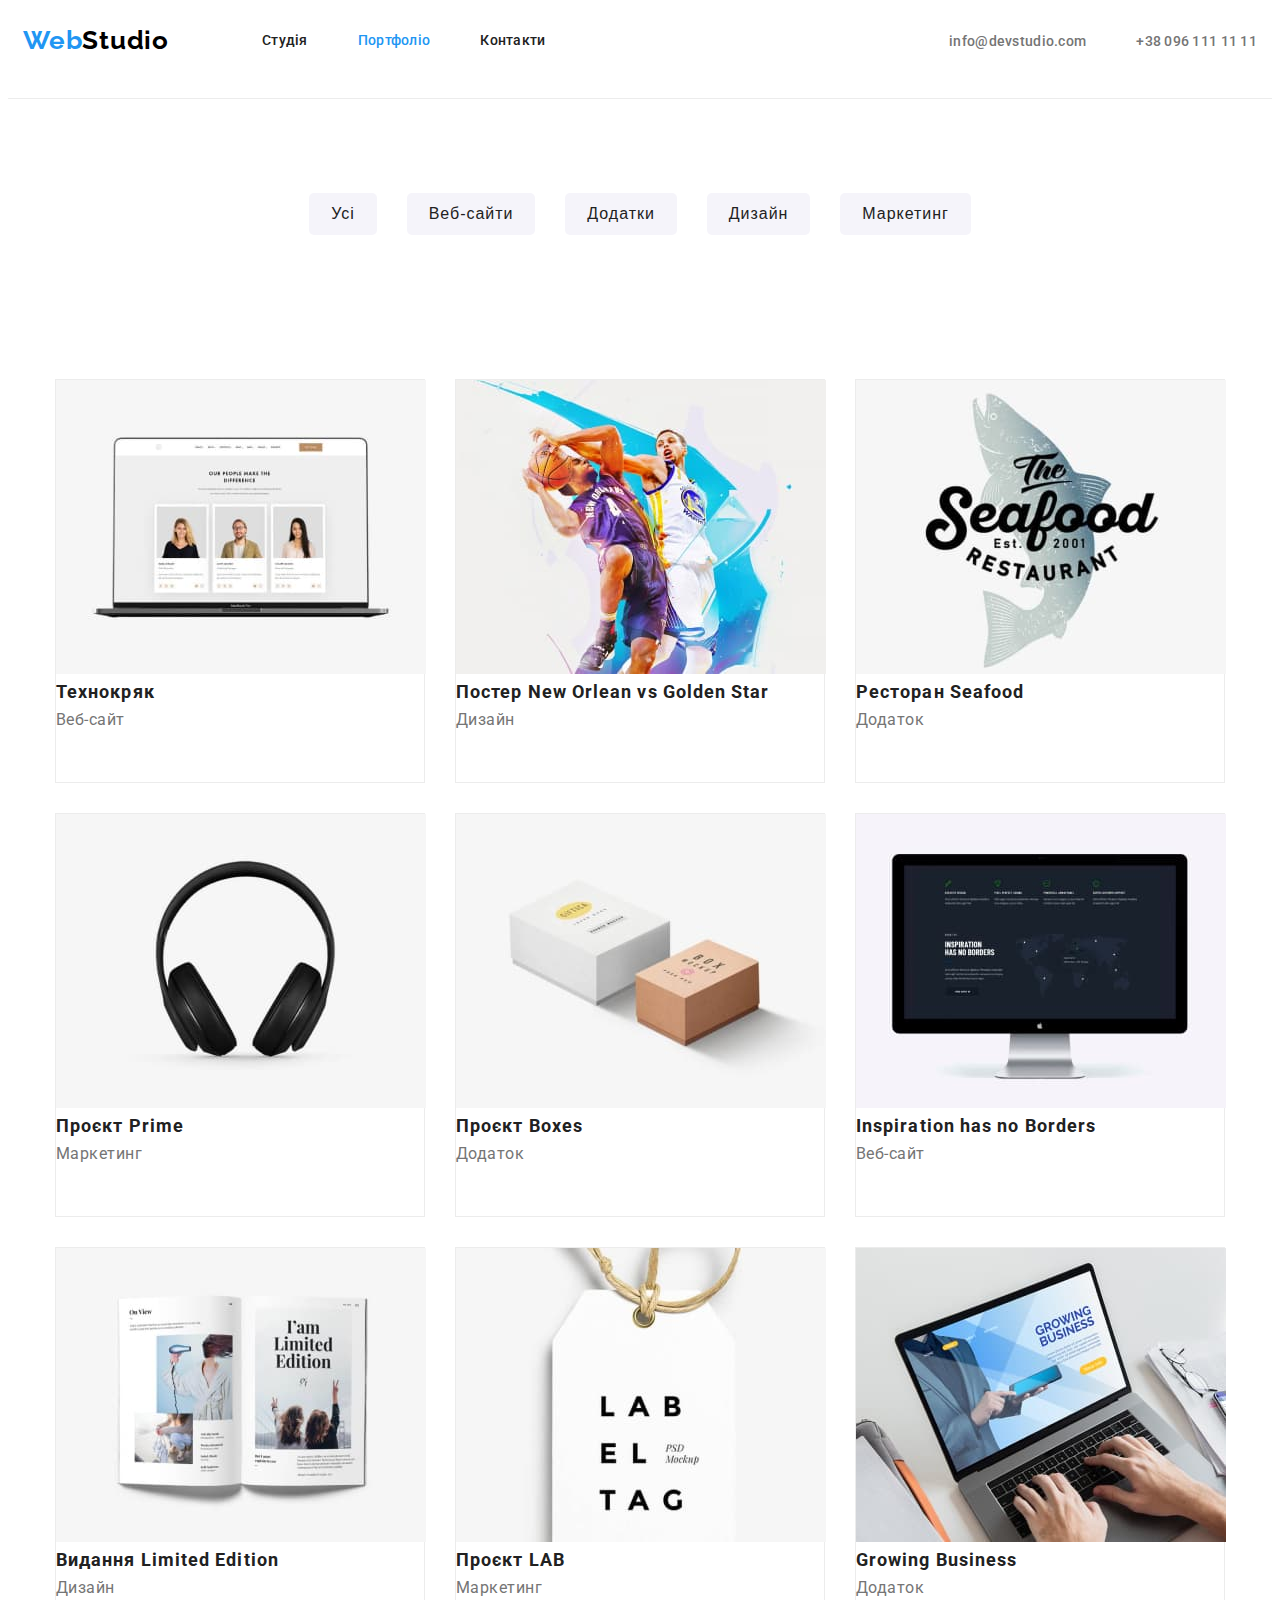
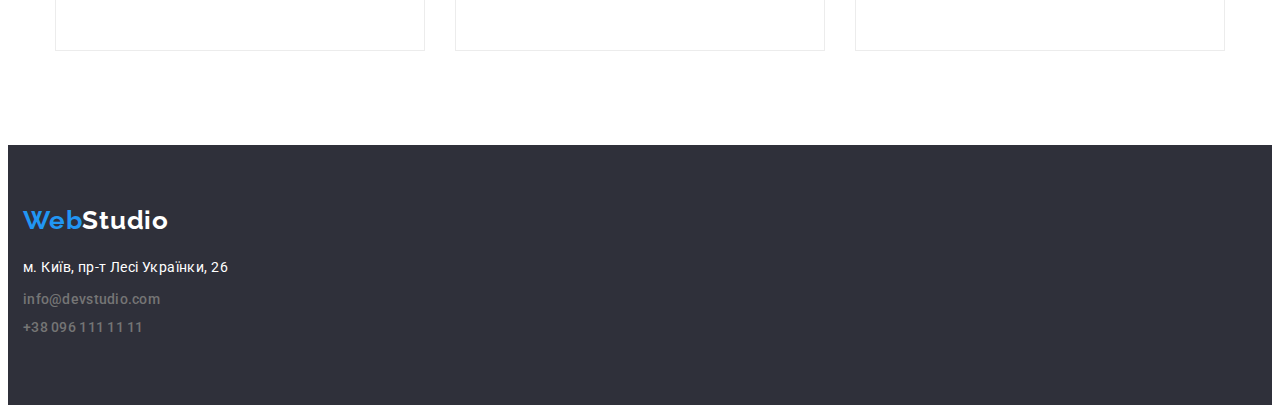
==== commit 25e13b2e: "commit" ====
--- a/portfolio.html
+++ b/portfolio.html
@@ -23,7 +23,7 @@
         <nav class="header-navigation">
 
             <ul class="header-nav">
-                <li><a href="./index.html" class="header-nav-li">Студія</a></li>
+                <li><a href="./index.html" class=" header-nav-li">Студія</a></li>
                 <li><a href="./portfolio.html" class="header-nav-li header-nav-li-ac">Портфоліо</a></li>
                 <li><a href="" class="header-nav-li">Контакти</a></li>
             </ul>
@@ -52,92 +52,74 @@
         <div class="container ">
         <ul class="portfolio-list">
             <li class="portfolio-list-li">
-                <article class="port-thumb">
-                <img alt="" src="./img/partfolio-project1.jpg" winght="370">
+                <img alt="" src="./img/partfolio-project1.jpg" winght="370" class="port-list-img">
                   <div class="port-list-text">
                 <h3 class="portfolio-list-title">Технокряк</h3>
                 <p class="portfolio-list-p">Веб-сайт</p>
                   </div>
-            </article>
             </li>
 
             <li class="portfolio-list-li">
-                <article class="port-thumb">
-                <img alt="" src="./img/partfolio-project2.jpg" winght="370">
+                <img alt="" src="./img/partfolio-project2.jpg" winght="370" class="port-list-img">
                  <div class="port-list-text">
                 <h3 class="portfolio-list-title">Постер New Orlean vs Golden Star</h3>
                 <p class="portfolio-list-p">Дизайн</p>
                 </div>
-            </article>
             </li>
 
             <li class="portfolio-list-li">
-                <article class="port-thumb">
-                <img alt="" src="./img/partfolio-project3.jpg" winght="370">
-
+                <img alt="" src="./img/partfolio-project3.jpg" winght="370" class="port-list-img">
                  <div class="port-list-text">
                 <h3 class="portfolio-list-title">Ресторан Seafood</h3>
                 <p class="portfolio-list-p">Додаток</p>
                  </div>
-                </article>
             </li>
 
             <li class="portfolio-list-li">
-                 <article class="port-thumb">
-                <img alt="" src="./img/partfolio-project4.jpg" winght="370">
+                <img alt="" src="./img/partfolio-project4.jpg" winght="370" class="port-list-img">
                  <div class="port-list-text">
                 <h3 class="portfolio-list-title">Проєкт Prime</h3>
                 <p class="portfolio-list-p">Маркетинг</p>
                  </div>
-                </article>
             </li>
 
             <li class="portfolio-list-li">
-                 <article class="port-thumb">
-                <img alt="" src="./img/partfolio-project5.jpg" winght="370">
+                <img alt="" src="./img/partfolio-project5.jpg" winght="370" class="port-list-img">
                  <div class="port-list-text">
                 <h3 class="portfolio-list-title">Проєкт Boxes</h3>
                 <p class="portfolio-list-p">Додаток</p>
                  </div>
-                </article>
             </li>
             <li class="portfolio-list-li">
-                 <article class="port-thumb">
-                <img alt="" src="./img/partfolio-project6.jpg" winght="370">
+                <img alt="" src="./img/partfolio-project6.jpg" winght="370" class="port-list-img">
                  <div class="port-list-text">
                 <h3 class="portfolio-list-title">Inspiration has no Borders</h3>
                 <p class="portfolio-list-p">Веб-сайт</p>
                  </div>
-                </article>
             </li>
 
             <li class="portfolio-list-li">
-                 <article class="port-thumb">
-                <img alt="" src="./img/partfolio-project7.jpg" winght="370">
+                <img alt="" src="./img/partfolio-project7.jpg" winght="370" class="port-list-img">
                  <div class="port-list-text">
                 <h3 class="portfolio-list-title">Видання Limited Edition</h3>
                 <p class="portfolio-list-p">Дизайн</p>
                  </div>
-                </article>
             </li>
             
             <li class="portfolio-list-li">
-                 <article class="port-thumb">
-                <img alt="" src="./img/partfolio-project8.jpg" winght="370">
+                <img alt="" src="./img/partfolio-project8.jpg" winght="370" class="port-list-img">
                  <div class="port-list-text">
                 <h3 class="portfolio-list-title">Проєкт LAB</h3>
                 <p class="portfolio-list-p">Маркетинг</p>
-                 </div></article>
+                 </div>
             </li>
 
             <li class="portfolio-list-li">
-                 <article class="port-thumb">
-                <img alt="" src="./img/partfolio-project9.jpg" winght="370">
+                <img alt="" src="./img/partfolio-project9.jpg" winght="370" class="port-list-img">
                  <div class="port-list-text"></div>
                 <h3 class="portfolio-list-title">Growing Business</h3>
                 <p class="portfolio-list-p">Додаток</p>
                  </div>
-                 </article>
             </li>
         
         </ul>
--- a/style/style.css
+++ b/style/style.css
@@ -54,8 +54,7 @@
 
 .header{
     color: var(--title-text-color);
-    padding-top: 24px;
-    padding-bottom: 25px;
+    
 }
 
 .container{
@@ -79,7 +78,7 @@
    letter-spacing: 0.03em;
    text-decoration: none;
    color: var(--title-text-color);
-   margin-right: 92px;
+   margin-right: 93px;
 }
 
 .header-logo:focus,
@@ -96,10 +95,6 @@
     list-style-type: none;
     display: flex;
     gap: 50px;
-}
-
-.header-navigation{
-    margin-right: auto;
 }
 
 .header-nav-li{
@@ -110,6 +105,9 @@
     text-decoration: none;
     list-style-type:none;
     color: var(--title-N3-text-color);
+    padding-top: 24px;
+    padding-bottom: 25px;
+    display: block;
 }
 
 .header-nav-li:hover,
@@ -129,7 +127,8 @@
   font-size: 14px;
   line-height: 1.1428;
   letter-spacing: 0.02em; 
-  gap: 50px; 
+  gap: 50px;
+  margin-left: auto; 
 }
 
 .header-nav-contact:focus,
@@ -147,27 +146,17 @@
     background-color: var(--hero-footer-color);
     margin-left: auto;
     margin-right: auto;
-}
-
-
-.hero-baner{
-    height: 600px;
-    left: 0px;
-    top: 80px;
-    align-items:center;
+    padding: 200px;
 }
 
 .hero-h1{
     font-weight: 900;
     font-size: 44px;
-    line-height: 60px;
+    line-height: 1,3636;
     align-items: center;
     text-align: center;
     letter-spacing: 0.06em;
     text-transform: uppercase;
-    padding-top:204px;
-    margin-bottom: 30px;
-
 }
 
 .button{
@@ -187,24 +176,25 @@
     padding: 10px 32px;
     margin-right: auto;
     margin-left: auto;
-    margin-bottom: 204px;
+    margin-top: 30px;
 }
 
 
 /*---------------LIST-----------*/
 
+
+
+
+
 .list-con{
     display: flex;
     align-items: center;
     gap: 30px;
     margin-right: auto;
     margin-left: auto;
-}
-
-
-.list-con-div{
-   height: 282px;
-}
+    padding: 94px 0;
+}
+
 
 .list {
    text-decoration: none;
@@ -345,8 +335,8 @@
 /*-----------------footer-------------*/
 
 .foot-con{
-    margin: 0 215px;
-    padding: 60px 0;
+    padding: 60px 0 60px 15px;
+
 }
 
 .footer{
@@ -529,7 +519,7 @@
     
 }
 
-.port-thumb{
+.portfolio-list-li{
     width: 370px;
     height: 404px;
     border: 1px solid  #ECECEC;
@@ -539,4 +529,12 @@
 .footer-port{
     background-color: var(--hero-footer-color);
 }
+
+.port-list-img{
+    display: block;
+}
+
+.header-container-port{
+    border-bottom: 1px solid #ECECEC;
+}
    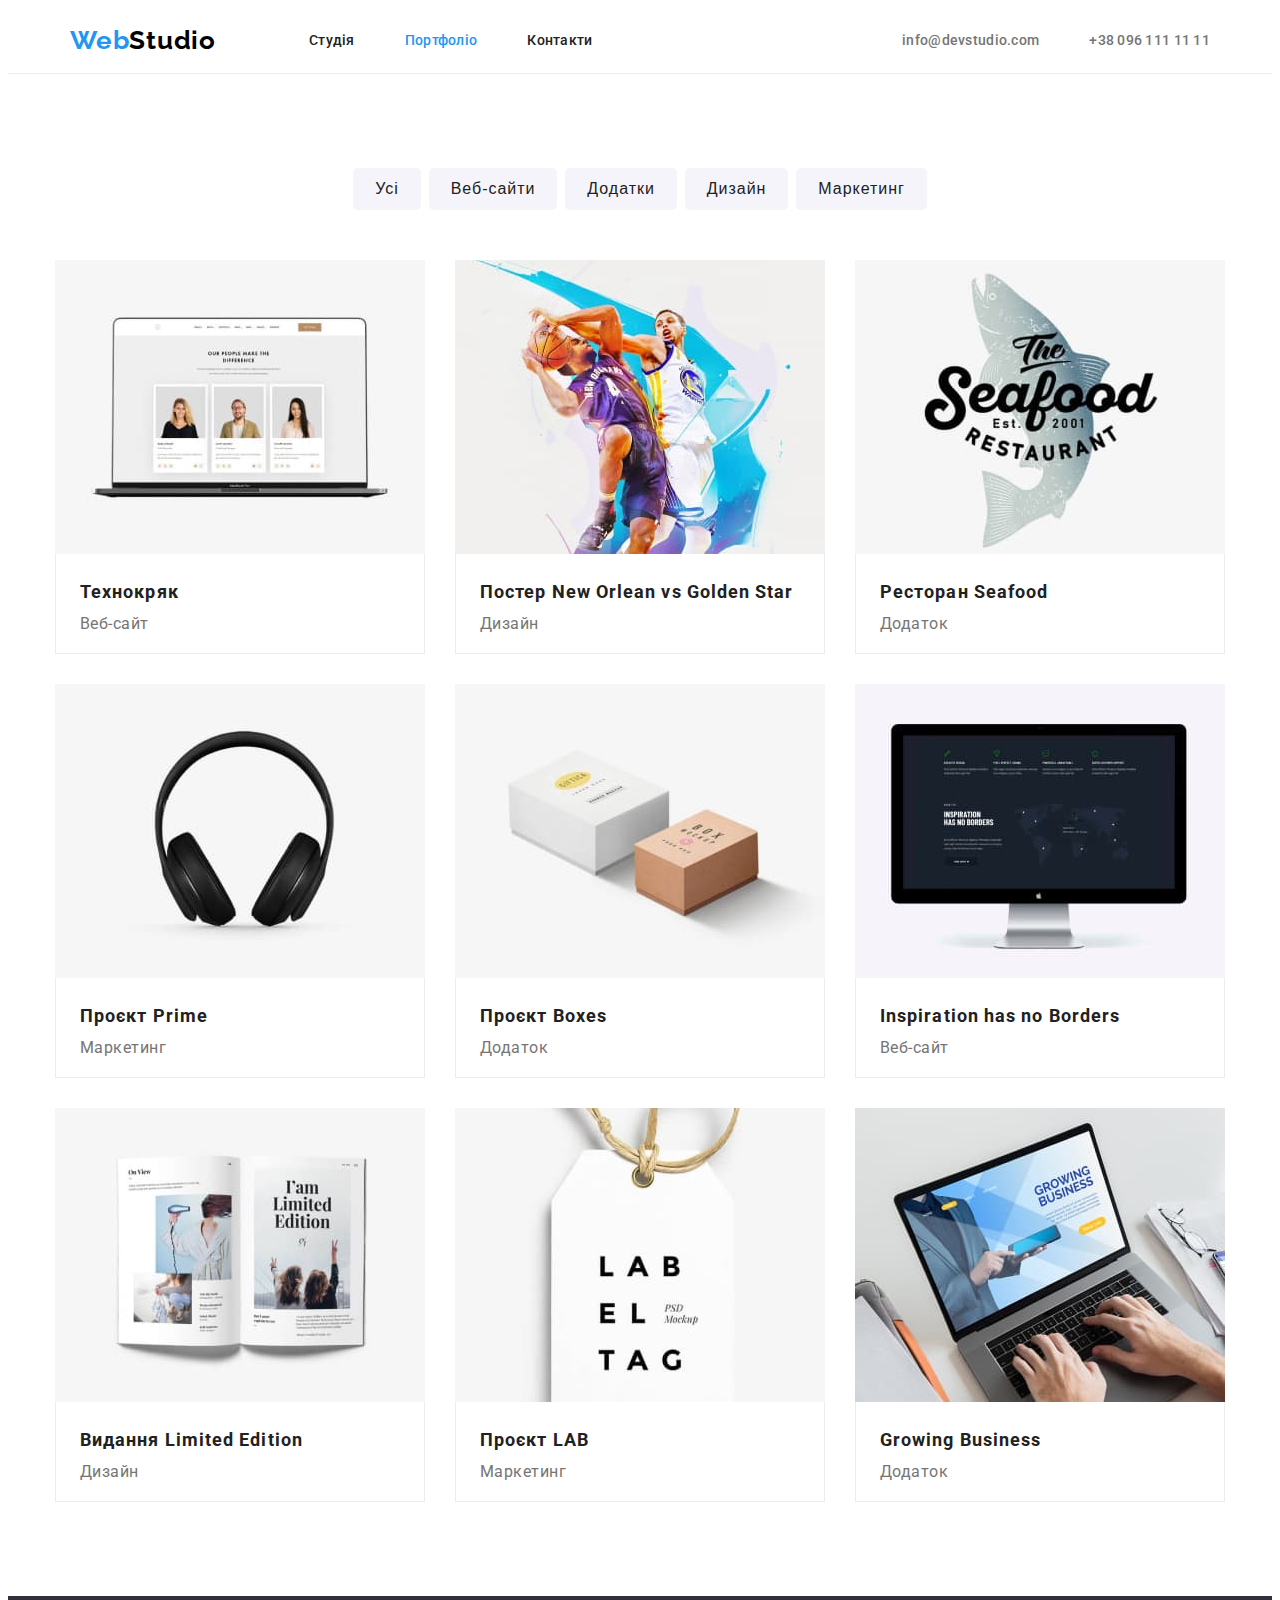
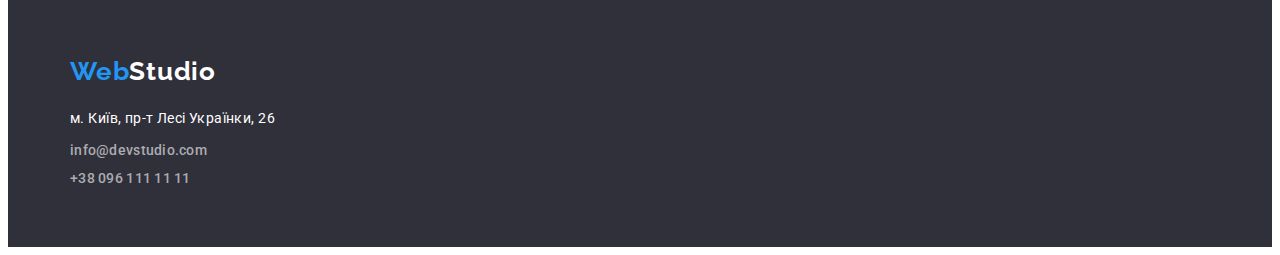
==== commit fcdca1d1: "исправленния ошибок" ====
--- a/portfolio.html
+++ b/portfolio.html
@@ -15,8 +15,8 @@
     <title>Document</title>
 </head>
 <body class="portfolio body">
-<header class="header">
-    <div class="container header-container header-container-port">
+<header class="header header-container-port">
+    <div class="container header-container">
         <!--Navigation-->
 
         <a href="" class="header-logo"><span class="header-logo-web">Web</span>Studio</a>
@@ -38,21 +38,22 @@
 </header>
 <!--Main-->
     <main>
-      <section class="container">
-        <div class="port-con-main">
+      <section class="section">
+        <div class="container">
         <h1 class="title-none">Portfolio</h1>
-        <ul class="portfolio-list port-con-btn">
+        <ul class="port-con-btn">
             <li><button type="button" class="button-portfolio">Усі</button></li>
             <li><button type="button" class="button-portfolio">Веб-сайти</button></li>
             <li><button type="button" class="button-portfolio">Додатки</button></li>
             <li><button type="button" class="button-portfolio">Дизайн</button></li>
             <li><button type="button" class="button-portfolio">Маркетинг</button></li>
         </ul>
+        </div>
 <!----------list---------->
-        <div class="container ">
+        <div class="container-portfolio">
         <ul class="portfolio-list">
             <li class="portfolio-list-li">
-                <img alt="" src="./img/partfolio-project1.jpg" winght="370" class="port-list-img">
+                <img alt="" src="./img/partfolio-project1.jpg" winght="370"  height="294px" class="port-list-img">
                   <div class="port-list-text">
                 <h3 class="portfolio-list-title">Технокряк</h3>
                 <p class="portfolio-list-p">Веб-сайт</p>
@@ -60,7 +61,7 @@
             </li>
 
             <li class="portfolio-list-li">
-                <img alt="" src="./img/partfolio-project2.jpg" winght="370" class="port-list-img">
+                <img alt="" src="./img/partfolio-project2.jpg" winght="370" height="294px" class="port-list-img">
                  <div class="port-list-text">
                 <h3 class="portfolio-list-title">Постер New Orlean vs Golden Star</h3>
                 <p class="portfolio-list-p">Дизайн</p>
@@ -68,7 +69,7 @@
             </li>
 
             <li class="portfolio-list-li">
-                <img alt="" src="./img/partfolio-project3.jpg" winght="370" class="port-list-img">
+                <img alt="" src="./img/partfolio-project3.jpg" winght="370" height="294px" class="port-list-img">
                  <div class="port-list-text">
                 <h3 class="portfolio-list-title">Ресторан Seafood</h3>
                 <p class="portfolio-list-p">Додаток</p>
@@ -76,7 +77,7 @@
             </li>
 
             <li class="portfolio-list-li">
-                <img alt="" src="./img/partfolio-project4.jpg" winght="370" class="port-list-img">
+                <img alt="" src="./img/partfolio-project4.jpg" winght="370" height="294px" class="port-list-img">
                  <div class="port-list-text">
                 <h3 class="portfolio-list-title">Проєкт Prime</h3>
                 <p class="portfolio-list-p">Маркетинг</p>
@@ -84,14 +85,14 @@
             </li>
 
             <li class="portfolio-list-li">
-                <img alt="" src="./img/partfolio-project5.jpg" winght="370" class="port-list-img">
+                <img alt="" src="./img/partfolio-project5.jpg" winght="370" height="294px" class="port-list-img">
                  <div class="port-list-text">
                 <h3 class="portfolio-list-title">Проєкт Boxes</h3>
                 <p class="portfolio-list-p">Додаток</p>
                  </div>
             </li>
             <li class="portfolio-list-li">
-                <img alt="" src="./img/partfolio-project6.jpg" winght="370" class="port-list-img">
+                <img alt="" src="./img/partfolio-project6.jpg" winght="370" height="294px" class="port-list-img">
                  <div class="port-list-text">
                 <h3 class="portfolio-list-title">Inspiration has no Borders</h3>
                 <p class="portfolio-list-p">Веб-сайт</p>
@@ -99,7 +100,7 @@
             </li>
 
             <li class="portfolio-list-li">
-                <img alt="" src="./img/partfolio-project7.jpg" winght="370" class="port-list-img">
+                <img alt="" src="./img/partfolio-project7.jpg" winght="370" height="294px" class="port-list-img">
                  <div class="port-list-text">
                 <h3 class="portfolio-list-title">Видання Limited Edition</h3>
                 <p class="portfolio-list-p">Дизайн</p>
@@ -107,7 +108,7 @@
             </li>
             
             <li class="portfolio-list-li">
-                <img alt="" src="./img/partfolio-project8.jpg" winght="370" class="port-list-img">
+                <img alt="" src="./img/partfolio-project8.jpg" winght="370" height="294px" class="port-list-img">
                  <div class="port-list-text">
                 <h3 class="portfolio-list-title">Проєкт LAB</h3>
                 <p class="portfolio-list-p">Маркетинг</p>
@@ -115,20 +116,19 @@
             </li>
 
             <li class="portfolio-list-li">
-                <img alt="" src="./img/partfolio-project9.jpg" winght="370" class="port-list-img">
-                 <div class="port-list-text"></div>
+                <img alt="" src="./img/partfolio-project9.jpg" winght="370" height="294px" class="port-list-img">
+                 <div class="port-list-text">
                 <h3 class="portfolio-list-title">Growing Business</h3>
                 <p class="portfolio-list-p">Додаток</p>
                  </div>
             </li>
         
         </ul>
-       </div>
       </div>
     </section>
     </main>
 <!--Footer-->
-<footer class="footer footer-port">
+<footer class="footer">
     <div class="foot-con container">
         <a href="" class="footer-logo"><span class="header-logo-web">Web</span>Studio</a>
         <address class="footer-adres">
@@ -138,7 +138,7 @@
                         rel="noreferrer noopener" target="_blank">м. Київ, пр-т Лесі Українки, 26</a></li>
                 <li class="foot-con-li"><a href="mailto:info@devstudio.com"
                         class="footer-nav-contact">info@devstudio.com</a></li>
-                <li class="foot-con-li"><a href="tel:+380961111111" class="footer-nav-contact">+38 096 111 11 11</a>
+                <li class="foot-con-li-tel"><a href="tel:+380961111111" class="footer-nav-contact">+38 096 111 11 11</a>
                 </li>
             </ul>
         </address>
--- a/style/style.css
+++ b/style/style.css
@@ -40,6 +40,19 @@
     list-style: none;
 }
 
+.section{
+    padding-top: 94px;
+    padding-bottom: 94px;
+}
+
+.section-work{
+   padding-bottom: 94px;
+}
+
+img{
+    display: block;
+}
+
 
 /* --------------index.html--------------------*/
 .body {
@@ -58,14 +71,16 @@
 }
 
 .container{
-    margin: 0 ;
-}
-
-.header-container{
-    display: flex;
-    align-items: center;
+    margin: 0 auto;
     padding-left: 15px;
     padding-right: 15px;
+    width: 1170px;
+}
+
+.header-container{
+    display: flex;
+    align-items: center;
+   
 }
 
 
@@ -95,6 +110,8 @@
     list-style-type: none;
     display: flex;
     gap: 50px;
+     padding-top: 24px;
+    padding-bottom: 25px;
 }
 
 .header-nav-li{
@@ -105,8 +122,6 @@
     text-decoration: none;
     list-style-type:none;
     color: var(--title-N3-text-color);
-    padding-top: 24px;
-    padding-bottom: 25px;
     display: block;
 }
 
@@ -146,7 +161,7 @@
     background-color: var(--hero-footer-color);
     margin-left: auto;
     margin-right: auto;
-    padding: 200px;
+    padding: 200px 0px;
 }
 
 .hero-h1{
@@ -183,18 +198,15 @@
 /*---------------LIST-----------*/
 
 
-
-
-
-.list-con{
-    display: flex;
-    align-items: center;
+.list-li{
+   
+}
+
+
+.list-con-div{
+    display: flex;
     gap: 30px;
-    margin-right: auto;
-    margin-left: auto;
-    padding: 94px 0;
-}
-
+}
 
 .list {
    text-decoration: none;
@@ -207,10 +219,20 @@
     line-height: 1.1428;
     letter-spacing: 0.03em;
     text-transform: uppercase;
+    margin-bottom: 10px;
 }
 
 .title-none {
-    display: none;
+    position: absolute;
+    width: 1px;
+    height: 1px;
+    margin: -1px;
+    border: 0;
+    padding: 0;
+    white-space: nowrap;
+    clip-path: inset(100%);
+    clip: rect(0 0 0 0);
+    overflow: hidden;
 }
 
 .list-title-p {
@@ -224,11 +246,9 @@
 /*----------Work--------*/
 
 .work{
-    display: block;
     align-items: center;
     margin-right: auto;
     margin-left:auto;
-    height: 460px;
     justify-content: center;
 }
 
@@ -249,9 +269,6 @@
     display: flex;
     align-content: center;
     gap: 30px;
-    margin-right: auto;
-    margin-left: auto;
-    justify-content: center;
 }
 
 
@@ -262,16 +279,12 @@
 .team-con-ul{
     display: flex;
     gap: 30px;
-    padding-right:auto ;
-    padding-left:  auto;
     margin-top: 50px;
-    padding-bottom: 94px;
 }
 
 
 .team-con{
     width: 270px;
-    height: 368px;
     background-color: var(--basic-title-color);
     
 }
@@ -294,7 +307,6 @@
     line-height: 1.1666;
     text-align: center;
     letter-spacing: 0.03em;
-    padding-top: 94px;
     
 }
 
@@ -304,9 +316,6 @@
     justify-content: center;
 }
 
-/*.team-list-li {
-   
-}*/
 
 .taem-list-title {
     font-weight: 500;
@@ -314,7 +323,7 @@
     line-height: 19px;
     text-align: center;
     letter-spacing: 0.03em;
-    margin-bottom: 10px;
+    margin-bottom: 5px;
 }
 
 
@@ -332,15 +341,21 @@
     color: var(--title-N2-text-color);
 }
 
+
+.team-img{
+    display: block;
+}
+
 /*-----------------footer-------------*/
 
 .foot-con{
-    padding: 60px 0 60px 15px;
+    width: 1170px;
 
 }
 
 .footer{
     background-color: var(--hero-footer-color);
+    padding: 60px 0px;
 }
 
 .footer-addres{
@@ -365,7 +380,7 @@
 }
 
 .footer-nav-contact {
-    color: var(--title-N2-text-color);
+    color: #ACACB0;
     text-decoration: none;
     list-style-type: none;
     font-weight: 500;
@@ -412,7 +427,6 @@
 
 .header-container-port{
     border-bottom: 1px solid #ECECEC;
-    padding-bottom: 25px;
 }
 
 
@@ -423,24 +437,14 @@
 .portfolio-list{
     text-decoration: none;
     list-style-type: none;
-
-}
-
-.port-con-main{
-    padding: 94px auto 50px auto;
 }
 
 .port-con-btn{
+    gap: 8px;
+    display: flex;
+    flex-wrap: wrap;
+    justify-content: center;
     padding-bottom: 50px;
-    display: flex;
-    align-items: center;
-    padding-right: auto;
-    padding-left: auto;
-    gap: 8px;
-    margin-left: auto;
-    margin-right: auto;
-    align-content: center;
-    justify-content: center;
 }
 
 .port-ul-text{
@@ -463,8 +467,6 @@
     text-align: center;
     letter-spacing: 0.06em;
     border-radius: 5px;
-    margin-top: 94px;
-    margin-bottom: 50px;
     margin-right: auto;
     margin-left: auto;
     padding: 6px 22px;
@@ -488,6 +490,7 @@
     font-size: 18px;
     line-height: 2;
     letter-spacing: 0.06em;
+    margin-bottom: 4px;
 }
 
 .portfolio-list-p{
@@ -500,12 +503,8 @@
 .portfolio-list{
     display: flex;
     flex-wrap: wrap;
-    width: 1170px;
     justify-content: center;
     gap: 30px;
-    margin-right: auto;
-    margin-left:auto ;
-    padding-bottom: 94px;
 }
 
 
@@ -514,15 +513,18 @@
 }
 
 .port-list-text{
-    align-content: center;
-    padding: auto;
-    
+    padding: 20px 24px;
+    border-bottom:1px solid #ECECEC;
+    border-left: 1px solid #ECECEC;
+    border-right: 1px solid #ECECEC;
 }
 
 .portfolio-list-li{
-    width: 370px;
-    height: 404px;
-    border: 1px solid  #ECECEC;
+}
+
+.container-portfolio{
+    padding-left: 0;
+    padding-right: 0;
 }
 
 
